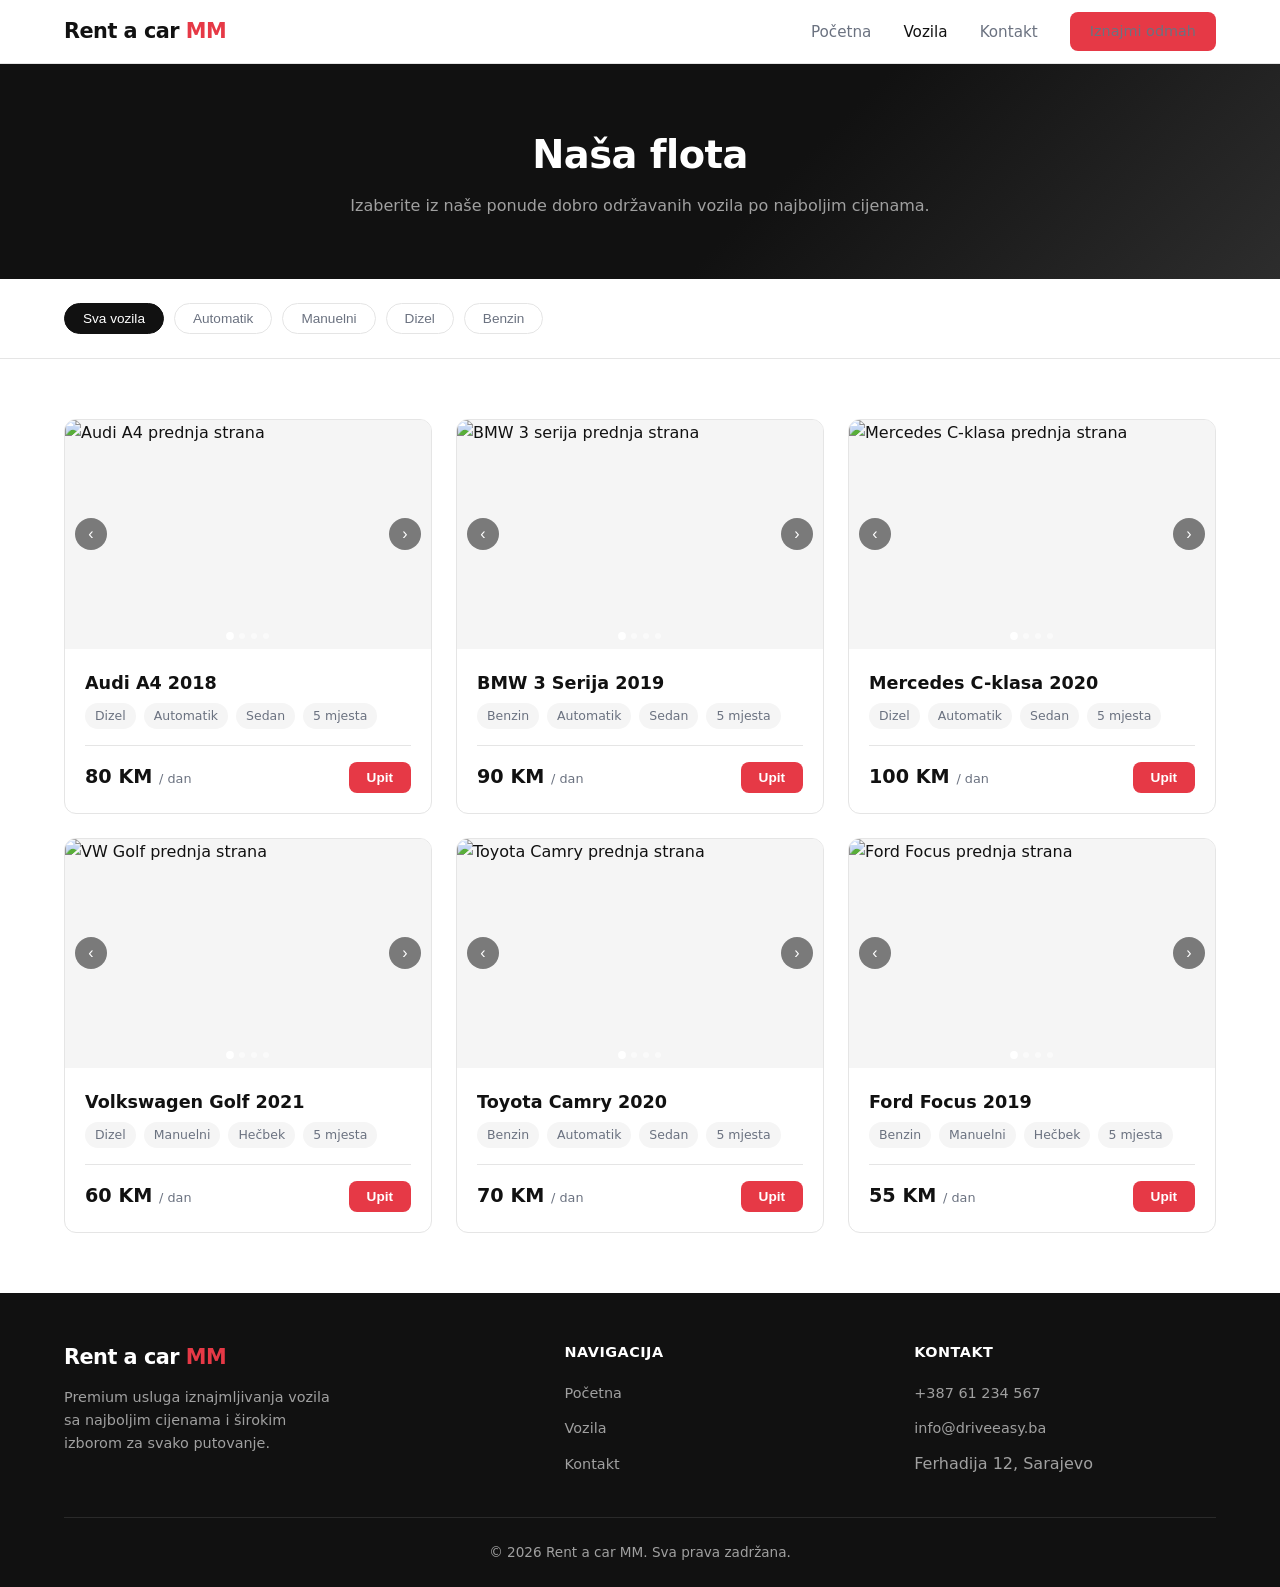
==== cars.html @ 7409d755 "Initial commit" ====
<!DOCTYPE html>
<html lang="sr">
<head>
  <meta charset="UTF-8" />
  <meta name="viewport" content="width=device-width, initial-scale=1.0" />
  <title>Naša vozila — Rent a car MM</title>
  <link rel="stylesheet" href="style.css" />
</head>
<body>

  <!-- ============ NAVBAR ============ -->
  <nav class="navbar">
    <div class="container nav-inner">
      <a href="index.html" class="nav-logo">Rent a car <span>MM</span></a>
      <button class="nav-toggle" id="navToggle" aria-label="Otvori meni">
        <span></span><span></span><span></span>
      </button>
      <ul class="nav-links" id="navLinks">
        <li><a href="index.html">Početna</a></li>
        <li><a href="cars.html" class="active">Vozila</a></li>
        <li><a href="index.html#contact">Kontakt</a></li>
        <li><a href="index.html#contact" class="btn btn-primary">Iznajmi odmah</a></li>
      </ul>
    </div>
  </nav>

  <!-- ============ PAGE HEADER ============ -->
  <section class="page-header">
    <div class="container">
      <h1>Naša flota</h1>
      <p>Izaberite iz naše ponude dobro održavanih vozila po najboljim cijenama.</p>
    </div>
  </section>

  <!-- ============ FILTER BAR ============ -->
  <div class="filter-bar">
    <div class="container filter-inner">
      <button class="filter-btn active" data-filter="all">Sva vozila</button>
      <button class="filter-btn" data-filter="automatic">Automatik</button>
      <button class="filter-btn" data-filter="manual">Manuelni</button>
      <button class="filter-btn" data-filter="diesel">Dizel</button>
      <button class="filter-btn" data-filter="petrol">Benzin</button>
    </div>
  </div>

  <!-- ============ CARS GRID ============ -->
  <section class="cars-section">
    <div class="container">
      <div class="cars-grid" id="carsGrid">

        <!-- Car 1: Audi A4 -->
        <div class="car-card" data-tags="diesel automatic sedan">
          <div class="car-slider" data-slider>
            <img src="https://images.pexels.com/photos/1719647/pexels-photo-1719647.jpeg" alt="Audi A4 prednja strana" class="active" />
            <!-- <img src="https://images.pexels.com/photos/1719647/pexels-photo-1719647.jpeg" alt="Audi A4 unutrašnjost" />
            <img src="https://images.pexels.com/photos/1719647/pexels-photo-1719647.jpeg" alt="Audi A4 bočna strana" />
            <img src="https://images.pexels.com/photos/1719647/pexels-photo-1719647.jpeg" alt="Audi A4 zadnja strana" /> -->
            <button class="slider-btn prev" aria-label="Prethodna">&#8249;</button>
            <button class="slider-btn next" aria-label="Sljedeća">&#8250;</button>
            <div class="slider-dots">
              <button class="slider-dot active" aria-label="Slajd 1"></button>
              <button class="slider-dot" aria-label="Slajd 2"></button>
              <button class="slider-dot" aria-label="Slajd 3"></button>
              <button class="slider-dot" aria-label="Slajd 4"></button>
            </div>
          </div>
          <div class="car-body">
            <h3 class="car-name">Audi A4 2018</h3>
            <div class="car-meta">
              <span class="car-tag">Dizel</span>
              <span class="car-tag">Automatik</span>
              <span class="car-tag">Sedan</span>
              <span class="car-tag">5 mjesta</span>
            </div>
            <div class="car-footer">
              <div class="car-price">80 KM <span>/ dan</span></div>
              <button class="btn btn-primary inquire-btn" data-car="Audi A4 2018">Upit</button>
            </div>
          </div>
        </div>

        <!-- Car 2: BMW 3 Series -->
        <div class="car-card" data-tags="petrol automatic sedan">
          <div class="car-slider" data-slider>
            <img src="https://placehold.co/640x400/0d1b2a/ffffff?text=BMW+3+Series+%E2%80%94+Front" alt="BMW 3 serija prednja strana" class="active" />
            <img src="https://placehold.co/640x400/1b2a3b/ffffff?text=BMW+3+Series+%E2%80%94+Interior" alt="BMW 3 serija unutrašnjost" />
            <img src="https://placehold.co/640x400/263548/ffffff?text=BMW+3+Series+%E2%80%94+Side" alt="BMW 3 serija bočna strana" />
            <img src="https://placehold.co/640x400/304055/ffffff?text=BMW+3+Series+%E2%80%94+Rear" alt="BMW 3 serija zadnja strana" />
            <button class="slider-btn prev" aria-label="Prethodna">&#8249;</button>
            <button class="slider-btn next" aria-label="Sljedeća">&#8250;</button>
            <div class="slider-dots">
              <button class="slider-dot active" aria-label="Slajd 1"></button>
              <button class="slider-dot" aria-label="Slajd 2"></button>
              <button class="slider-dot" aria-label="Slajd 3"></button>
              <button class="slider-dot" aria-label="Slajd 4"></button>
            </div>
          </div>
          <div class="car-body">
            <h3 class="car-name">BMW 3 Serija 2019</h3>
            <div class="car-meta">
              <span class="car-tag">Benzin</span>
              <span class="car-tag">Automatik</span>
              <span class="car-tag">Sedan</span>
              <span class="car-tag">5 mjesta</span>
            </div>
            <div class="car-footer">
              <div class="car-price">90 KM <span>/ dan</span></div>
              <button class="btn btn-primary inquire-btn" data-car="BMW 3 Serija 2019">Upit</button>
            </div>
          </div>
        </div>

        <!-- Car 3: Mercedes C-Class -->
        <div class="car-card" data-tags="diesel automatic sedan">
          <div class="car-slider" data-slider>
            <img src="https://placehold.co/640x400/1a0d0d/ffffff?text=Mercedes+C-Class+%E2%80%94+Front" alt="Mercedes C-klasa prednja strana" class="active" />
            <img src="https://placehold.co/640x400/2a1515/ffffff?text=Mercedes+C-Class+%E2%80%94+Interior" alt="Mercedes C-klasa unutrašnjost" />
            <img src="https://placehold.co/640x400/381a1a/ffffff?text=Mercedes+C-Class+%E2%80%94+Side" alt="Mercedes C-klasa bočna strana" />
            <img src="https://placehold.co/640x400/441f1f/ffffff?text=Mercedes+C-Class+%E2%80%94+Rear" alt="Mercedes C-klasa zadnja strana" />
            <button class="slider-btn prev" aria-label="Prethodna">&#8249;</button>
            <button class="slider-btn next" aria-label="Sljedeća">&#8250;</button>
            <div class="slider-dots">
              <button class="slider-dot active" aria-label="Slajd 1"></button>
              <button class="slider-dot" aria-label="Slajd 2"></button>
              <button class="slider-dot" aria-label="Slajd 3"></button>
              <button class="slider-dot" aria-label="Slajd 4"></button>
            </div>
          </div>
          <div class="car-body">
            <h3 class="car-name">Mercedes C-klasa 2020</h3>
            <div class="car-meta">
              <span class="car-tag">Dizel</span>
              <span class="car-tag">Automatik</span>
              <span class="car-tag">Sedan</span>
              <span class="car-tag">5 mjesta</span>
            </div>
            <div class="car-footer">
              <div class="car-price">100 KM <span>/ dan</span></div>
              <button class="btn btn-primary inquire-btn" data-car="Mercedes C-klasa 2020">Upit</button>
            </div>
          </div>
        </div>

        <!-- Car 4: VW Golf -->
        <div class="car-card" data-tags="diesel manual hatchback">
          <div class="car-slider" data-slider>
            <img src="https://placehold.co/640x400/1a2e1a/ffffff?text=VW+Golf+%E2%80%94+Front" alt="VW Golf prednja strana" class="active" />
            <img src="https://placehold.co/640x400/243624/ffffff?text=VW+Golf+%E2%80%94+Interior" alt="VW Golf unutrašnjost" />
            <img src="https://placehold.co/640x400/2d422d/ffffff?text=VW+Golf+%E2%80%94+Side" alt="VW Golf bočna strana" />
            <img src="https://placehold.co/640x400/354d35/ffffff?text=VW+Golf+%E2%80%94+Rear" alt="VW Golf zadnja strana" />
            <button class="slider-btn prev" aria-label="Prethodna">&#8249;</button>
            <button class="slider-btn next" aria-label="Sljedeća">&#8250;</button>
            <div class="slider-dots">
              <button class="slider-dot active" aria-label="Slajd 1"></button>
              <button class="slider-dot" aria-label="Slajd 2"></button>
              <button class="slider-dot" aria-label="Slajd 3"></button>
              <button class="slider-dot" aria-label="Slajd 4"></button>
            </div>
          </div>
          <div class="car-body">
            <h3 class="car-name">Volkswagen Golf 2021</h3>
            <div class="car-meta">
              <span class="car-tag">Dizel</span>
              <span class="car-tag">Manuelni</span>
              <span class="car-tag">Hečbek</span>
              <span class="car-tag">5 mjesta</span>
            </div>
            <div class="car-footer">
              <div class="car-price">60 KM <span>/ dan</span></div>
              <button class="btn btn-primary inquire-btn" data-car="Volkswagen Golf 2021">Upit</button>
            </div>
          </div>
        </div>

        <!-- Car 5: Toyota Camry -->
        <div class="car-card" data-tags="petrol automatic sedan">
          <div class="car-slider" data-slider>
            <img src="https://placehold.co/640x400/1a1a2e/ffffff?text=Toyota+Camry+%E2%80%94+Front" alt="Toyota Camry prednja strana" class="active" />
            <img src="https://placehold.co/640x400/242436/ffffff?text=Toyota+Camry+%E2%80%94+Interior" alt="Toyota Camry unutrašnjost" />
            <img src="https://placehold.co/640x400/2d2d42/ffffff?text=Toyota+Camry+%E2%80%94+Side" alt="Toyota Camry bočna strana" />
            <img src="https://placehold.co/640x400/35354d/ffffff?text=Toyota+Camry+%E2%80%94+Rear" alt="Toyota Camry zadnja strana" />
            <button class="slider-btn prev" aria-label="Prethodna">&#8249;</button>
            <button class="slider-btn next" aria-label="Sljedeća">&#8250;</button>
            <div class="slider-dots">
              <button class="slider-dot active" aria-label="Slajd 1"></button>
              <button class="slider-dot" aria-label="Slajd 2"></button>
              <button class="slider-dot" aria-label="Slajd 3"></button>
              <button class="slider-dot" aria-label="Slajd 4"></button>
            </div>
          </div>
          <div class="car-body">
            <h3 class="car-name">Toyota Camry 2020</h3>
            <div class="car-meta">
              <span class="car-tag">Benzin</span>
              <span class="car-tag">Automatik</span>
              <span class="car-tag">Sedan</span>
              <span class="car-tag">5 mjesta</span>
            </div>
            <div class="car-footer">
              <div class="car-price">70 KM <span>/ dan</span></div>
              <button class="btn btn-primary inquire-btn" data-car="Toyota Camry 2020">Upit</button>
            </div>
          </div>
        </div>

        <!-- Car 6: Ford Focus -->
        <div class="car-card" data-tags="petrol manual hatchback">
          <div class="car-slider" data-slider>
            <img src="https://placehold.co/640x400/2e1a0d/ffffff?text=Ford+Focus+%E2%80%94+Front" alt="Ford Focus prednja strana" class="active" />
            <img src="https://placehold.co/640x400/3b2415/ffffff?text=Ford+Focus+%E2%80%94+Interior" alt="Ford Focus unutrašnjost" />
            <img src="https://placehold.co/640x400/482d1a/ffffff?text=Ford+Focus+%E2%80%94+Side" alt="Ford Focus bočna strana" />
            <img src="https://placehold.co/640x400/54351f/ffffff?text=Ford+Focus+%E2%80%94+Rear" alt="Ford Focus zadnja strana" />
            <button class="slider-btn prev" aria-label="Prethodna">&#8249;</button>
            <button class="slider-btn next" aria-label="Sljedeća">&#8250;</button>
            <div class="slider-dots">
              <button class="slider-dot active" aria-label="Slajd 1"></button>
              <button class="slider-dot" aria-label="Slajd 2"></button>
              <button class="slider-dot" aria-label="Slajd 3"></button>
              <button class="slider-dot" aria-label="Slajd 4"></button>
            </div>
          </div>
          <div class="car-body">
            <h3 class="car-name">Ford Focus 2019</h3>
            <div class="car-meta">
              <span class="car-tag">Benzin</span>
              <span class="car-tag">Manuelni</span>
              <span class="car-tag">Hečbek</span>
              <span class="car-tag">5 mjesta</span>
            </div>
            <div class="car-footer">
              <div class="car-price">55 KM <span>/ dan</span></div>
              <button class="btn btn-primary inquire-btn" data-car="Ford Focus 2019">Upit</button>
            </div>
          </div>
        </div>

      </div>
    </div>
  </section>

  <!-- ============ FOOTER ============ -->
  <footer class="footer">
    <div class="container">
      <div class="footer-grid">
        <div class="footer-brand">
          <div class="nav-logo">Rent a car <span>MM</span></div>
          <p>Premium usluga iznajmljivanja vozila sa najboljim cijenama i širokim izborom za svako putovanje.</p>
        </div>
        <div class="footer-col">
          <h4>Navigacija</h4>
          <ul>
            <li><a href="index.html">Početna</a></li>
            <li><a href="cars.html">Vozila</a></li>
            <li><a href="index.html#contact">Kontakt</a></li>
          </ul>
        </div>
        <div class="footer-col">
          <h4>Kontakt</h4>
          <ul>
            <li><a href="tel:+38761234567">+387 61 234 567</a></li>
            <li><a href="mailto:info@driveeasy.ba">info@driveeasy.ba</a></li>
            <li>Ferhadija 12, Sarajevo</li>
          </ul>
        </div>
      </div>
      <div class="footer-bottom">
        &copy; 2026 Rent a car MM. Sva prava zadržana.
      </div>
    </div>
  </footer>

  <!-- ============ UPIT MODAL ============ -->
  <div class="modal-overlay" id="inquiryModal" role="dialog" aria-modal="true" aria-labelledby="modalTitle">
    <div class="modal">
      <button class="modal-close" id="modalClose" aria-label="Zatvori">&times;</button>
      <h2 class="modal-title" id="modalTitle">Pošalji upit</h2>
      <p class="modal-car-label">Upit za: <strong id="modalCarName"></strong></p>
      <form id="inquiryForm" novalidate>
        <div class="form-group">
          <label for="inqName">Ime i prezime</label>
          <input type="text" id="inqName" placeholder="npr. Amir Kovač" required />
        </div>
        <div class="form-group">
          <label for="inqEmail">E-mail adresa</label>
          <input type="email" id="inqEmail" placeholder="vas@email.com" required />
        </div>
        <div class="form-group">
          <label for="inqPhone">Telefon <span class="optional">(opciono)</span></label>
          <input type="tel" id="inqPhone" placeholder="+387 61 000 000" />
        </div>
        <div class="form-group">
          <label for="inqMessage">Poruka</label>
          <textarea id="inqMessage" placeholder="Recite nam datume iznajmljivanja, pitanja, itd." required></textarea>
        </div>
        <p class="modal-success" id="modalSuccess">Vaš e-mail klijent će se otvoriti. Hvala vam!</p>
        <button type="submit" class="btn btn-primary modal-submit">Pošalji upit</button>
      </form>
    </div>
  </div>

  <script src="script.js"></script>
</body>
</html>
---- style.css ----
/* =============================================
   BASE & RESET
   ============================================= */
*, *::before, *::after {
  box-sizing: border-box;
  margin: 0;
  padding: 0;
}

:root {
  --color-bg: #ffffff;
  --color-surface: #f5f5f5;
  --color-border: #e5e5e5;
  --color-text: #111111;
  --color-text-muted: #6b7280;
  --color-accent: #e63946;
  --color-accent-dark: #c1121f;
  --color-white: #ffffff;
  --font: 'Segoe UI', system-ui, -apple-system, sans-serif;
  --radius: 8px;
  --shadow: 0 2px 12px rgba(0, 0, 0, 0.08);
  --shadow-hover: 0 8px 24px rgba(0, 0, 0, 0.14);
  --transition: 0.2s ease;
  --max-width: 1200px;
}

html {
  scroll-behavior: smooth;
}

body {
  font-family: var(--font);
  color: var(--color-text);
  background: var(--color-bg);
  line-height: 1.6;
  font-size: 16px;
}

img {
  display: block;
  max-width: 100%;
}

a {
  color: inherit;
  text-decoration: none;
}

ul {
  list-style: none;
}

/* =============================================
   UTILITIES
   ============================================= */
.container {
  max-width: var(--max-width);
  margin: 0 auto;
  padding: 0 24px;
}

.section {
  padding: 80px 0;
}

.section-title {
  font-size: 2rem;
  font-weight: 700;
  margin-bottom: 8px;
  letter-spacing: -0.5px;
}

.section-subtitle {
  color: var(--color-text-muted);
  margin-bottom: 48px;
  font-size: 1.05rem;
}

.btn {
  display: inline-block;
  padding: 12px 28px;
  border-radius: var(--radius);
  font-size: 0.95rem;
  font-weight: 600;
  cursor: pointer;
  border: none;
  transition: background var(--transition), transform var(--transition), box-shadow var(--transition);
}

.btn-primary {
  background: var(--color-accent);
  color: var(--color-white);
}

.btn-primary:hover {
  background: var(--color-accent-dark);
  transform: translateY(-1px);
  box-shadow: 0 4px 16px rgba(230, 57, 70, 0.35);
}

.btn-outline {
  background: transparent;
  color: var(--color-white);
  border: 2px solid var(--color-white);
}

.btn-outline:hover {
  background: var(--color-white);
  color: var(--color-text);
}

/* =============================================
   NAVBAR
   ============================================= */
.navbar {
  position: sticky;
  top: 0;
  z-index: 100;
  background: var(--color-bg);
  border-bottom: 1px solid var(--color-border);
  height: 64px;
  display: flex;
  align-items: center;
}

.nav-inner {
  display: flex;
  align-items: center;
  justify-content: space-between;
  width: 100%;
}

.nav-logo {
  font-size: 1.3rem;
  font-weight: 800;
  letter-spacing: -0.5px;
}

.nav-logo span {
  color: var(--color-accent);
}

.nav-links {
  display: flex;
  gap: 32px;
  align-items: center;
}

.nav-links a {
  font-size: 0.95rem;
  font-weight: 500;
  color: var(--color-text-muted);
  transition: color var(--transition);
}

.nav-links a:hover,
.nav-links a.active {
  color: var(--color-text);
}

.nav-links .btn {
  padding: 8px 20px;
  font-size: 0.9rem;
}

/* Hamburger */
.nav-toggle {
  display: none;
  flex-direction: column;
  gap: 5px;
  cursor: pointer;
  padding: 4px;
  background: none;
  border: none;
}

.nav-toggle span {
  display: block;
  width: 24px;
  height: 2px;
  background: var(--color-text);
  border-radius: 2px;
  transition: transform var(--transition), opacity var(--transition);
}

/* =============================================
   HERO
   ============================================= */
.hero {
  background: linear-gradient(135deg, #111111 60%, #2d2d2d 100%);
  color: var(--color-white);
  padding: 100px 0;
  position: relative;
  overflow: hidden;
}

.hero::before {
  content: '';
  position: absolute;
  inset: 0;
  background: radial-gradient(ellipse at 70% 50%, rgba(230, 57, 70, 0.15) 0%, transparent 60%);
  pointer-events: none;
}

.hero-content {
  max-width: 620px;
  position: relative;
}

.hero-badge {
  display: inline-block;
  background: rgba(230, 57, 70, 0.15);
  color: #ff6b74;
  border: 1px solid rgba(230, 57, 70, 0.3);
  padding: 4px 14px;
  border-radius: 20px;
  font-size: 0.8rem;
  font-weight: 600;
  letter-spacing: 0.5px;
  text-transform: uppercase;
  margin-bottom: 20px;
}

.hero h1 {
  font-size: clamp(2.2rem, 5vw, 3.4rem);
  font-weight: 800;
  line-height: 1.15;
  letter-spacing: -1px;
  margin-bottom: 20px;
}

.hero h1 span {
  color: var(--color-accent);
}

.hero p {
  color: #a0a0a0;
  font-size: 1.1rem;
  margin-bottom: 36px;
  max-width: 480px;
}

.hero-cta {
  display: flex;
  gap: 16px;
  flex-wrap: wrap;
}

.hero-stats {
  display: flex;
  gap: 40px;
  margin-top: 60px;
  padding-top: 40px;
  border-top: 1px solid rgba(255, 255, 255, 0.1);
}

.stat-item strong {
  display: block;
  font-size: 1.8rem;
  font-weight: 800;
  color: var(--color-white);
}

.stat-item span {
  font-size: 0.85rem;
  color: #7a7a7a;
}

/* =============================================
   FEATURED CARS (Home)
   ============================================= */
.featured {
  background: var(--color-bg);
}

.cars-grid {
  display: grid;
  grid-template-columns: repeat(auto-fill, minmax(320px, 1fr));
  gap: 24px;
}

/* =============================================
   CAR CARD
   ============================================= */
.car-card {
  background: var(--color-bg);
  border: 1px solid var(--color-border);
  border-radius: 12px;
  overflow: hidden;
  transition: box-shadow var(--transition), transform var(--transition);
}

.car-card:hover {
  box-shadow: var(--shadow-hover);
  transform: translateY(-4px);
}

/* Image Slider */
.car-slider {
  position: relative;
  aspect-ratio: 16/10;
  overflow: hidden;
  background: var(--color-surface);
}

.car-slider img {
  position: absolute;
  inset: 0;
  width: 100%;
  height: 100%;
  object-fit: cover;
  opacity: 0;
  transition: opacity 0.4s ease;
}

.car-slider img.active {
  opacity: 1;
}

.slider-btn {
  position: absolute;
  top: 50%;
  transform: translateY(-50%);
  background: rgba(0, 0, 0, 0.5);
  color: white;
  border: none;
  width: 32px;
  height: 32px;
  border-radius: 50%;
  cursor: pointer;
  font-size: 1rem;
  display: flex;
  align-items: center;
  justify-content: center;
  z-index: 2;
  transition: background var(--transition);
  line-height: 1;
}

.slider-btn:hover {
  background: rgba(0, 0, 0, 0.8);
}

.slider-btn.prev { left: 10px; }
.slider-btn.next { right: 10px; }

.slider-dots {
  position: absolute;
  bottom: 10px;
  left: 50%;
  transform: translateX(-50%);
  display: flex;
  gap: 6px;
  z-index: 2;
}

.slider-dot {
  width: 6px;
  height: 6px;
  border-radius: 50%;
  background: rgba(255, 255, 255, 0.5);
  cursor: pointer;
  border: none;
  transition: background var(--transition), transform var(--transition);
}

.slider-dot.active {
  background: white;
  transform: scale(1.3);
}

/* Card Body */
.car-body {
  padding: 20px;
}

.car-name {
  font-size: 1.1rem;
  font-weight: 700;
  margin-bottom: 6px;
}

.car-meta {
  display: flex;
  flex-wrap: wrap;
  gap: 8px;
  margin-bottom: 16px;
}

.car-tag {
  background: var(--color-surface);
  color: var(--color-text-muted);
  font-size: 0.78rem;
  font-weight: 500;
  padding: 3px 10px;
  border-radius: 20px;
}

.car-footer {
  display: flex;
  align-items: center;
  justify-content: space-between;
  padding-top: 16px;
  border-top: 1px solid var(--color-border);
}

.car-price {
  font-size: 1.2rem;
  font-weight: 800;
}

.car-price span {
  font-size: 0.8rem;
  font-weight: 400;
  color: var(--color-text-muted);
}

.car-footer .btn {
  padding: 8px 18px;
  font-size: 0.85rem;
}

/* =============================================
   WHY US (Home)
   ============================================= */
.why-us {
  background: var(--color-surface);
}

.features-grid {
  display: grid;
  grid-template-columns: repeat(auto-fill, minmax(220px, 1fr));
  gap: 24px;
}

.feature-card {
  background: var(--color-bg);
  border-radius: 12px;
  padding: 28px 24px;
  border: 1px solid var(--color-border);
}

.feature-icon {
  font-size: 2rem;
  margin-bottom: 14px;
}

.feature-card h3 {
  font-size: 1rem;
  font-weight: 700;
  margin-bottom: 8px;
}

.feature-card p {
  font-size: 0.9rem;
  color: var(--color-text-muted);
  line-height: 1.5;
}

/* =============================================
   CONTACT
   ============================================= */
.contact {
  background: var(--color-bg);
}

.contact-grid {
  display: grid;
  grid-template-columns: 1fr 1.4fr;
  gap: 60px;
  align-items: start;
}

.contact-info h3 {
  font-size: 1.3rem;
  font-weight: 700;
  margin-bottom: 12px;
}

.contact-info p {
  color: var(--color-text-muted);
  margin-bottom: 32px;
  font-size: 0.95rem;
}

.contact-detail {
  display: flex;
  align-items: center;
  gap: 14px;
  padding: 16px 0;
  border-bottom: 1px solid var(--color-border);
}

.contact-detail:first-of-type {
  border-top: 1px solid var(--color-border);
}

.contact-icon {
  width: 40px;
  height: 40px;
  background: var(--color-surface);
  border-radius: 8px;
  display: flex;
  align-items: center;
  justify-content: center;
  font-size: 1.1rem;
  flex-shrink: 0;
}

.contact-detail strong {
  display: block;
  font-size: 0.8rem;
  color: var(--color-text-muted);
  text-transform: uppercase;
  letter-spacing: 0.5px;
  margin-bottom: 2px;
}

.contact-detail a,
.contact-detail span {
  font-size: 0.95rem;
  font-weight: 500;
}

/* Form */
.contact-form {
  background: var(--color-surface);
  padding: 36px;
  border-radius: 12px;
  border: 1px solid var(--color-border);
}

.form-group {
  margin-bottom: 20px;
}

.form-group label {
  display: block;
  font-size: 0.85rem;
  font-weight: 600;
  margin-bottom: 6px;
  color: var(--color-text);
}

.form-group input,
.form-group textarea {
  width: 100%;
  padding: 12px 14px;
  border: 1px solid var(--color-border);
  border-radius: var(--radius);
  font-family: var(--font);
  font-size: 0.95rem;
  background: var(--color-bg);
  color: var(--color-text);
  transition: border-color var(--transition), box-shadow var(--transition);
  outline: none;
}

.form-group input:focus,
.form-group textarea:focus {
  border-color: var(--color-accent);
  box-shadow: 0 0 0 3px rgba(230, 57, 70, 0.1);
}

.form-group textarea {
  resize: vertical;
  min-height: 130px;
}

.form-group input::placeholder,
.form-group textarea::placeholder {
  color: #bbb;
}

.contact-form .btn {
  width: 100%;
  text-align: center;
  padding: 14px;
}

/* =============================================
   PAGE HEADER (Cars page)
   ============================================= */
.page-header {
  background: linear-gradient(135deg, #111111 60%, #2d2d2d 100%);
  color: var(--color-white);
  padding: 60px 0;
  text-align: center;
}

.page-header h1 {
  font-size: 2.4rem;
  font-weight: 800;
  letter-spacing: -0.5px;
  margin-bottom: 8px;
}

.page-header p {
  color: #a0a0a0;
  font-size: 1rem;
}

/* =============================================
   FILTER BAR (Cars page)
   ============================================= */
.filter-bar {
  padding: 24px 0;
  border-bottom: 1px solid var(--color-border);
  background: var(--color-bg);
  position: sticky;
  top: 64px;
  z-index: 50;
}

.filter-inner {
  display: flex;
  gap: 10px;
  flex-wrap: wrap;
}

.filter-btn {
  padding: 7px 18px;
  border-radius: 20px;
  border: 1px solid var(--color-border);
  background: transparent;
  font-size: 0.85rem;
  font-weight: 500;
  cursor: pointer;
  transition: all var(--transition);
  color: var(--color-text-muted);
}

.filter-btn:hover {
  border-color: var(--color-text);
  color: var(--color-text);
}

.filter-btn.active {
  background: var(--color-text);
  color: var(--color-white);
  border-color: var(--color-text);
}

/* =============================================
   CARS LIST PAGE
   ============================================= */
.cars-section {
  padding: 60px 0;
}

/* =============================================
   FOOTER
   ============================================= */
.footer {
  background: #111111;
  color: #a0a0a0;
  padding: 48px 0 24px;
}

.footer-grid {
  display: grid;
  grid-template-columns: 1.5fr 1fr 1fr;
  gap: 48px;
  margin-bottom: 40px;
}

.footer-brand .nav-logo {
  color: var(--color-white);
  margin-bottom: 12px;
}

.footer-brand p {
  font-size: 0.9rem;
  line-height: 1.6;
  max-width: 280px;
}

.footer-col h4 {
  color: var(--color-white);
  font-size: 0.9rem;
  font-weight: 600;
  margin-bottom: 16px;
  text-transform: uppercase;
  letter-spacing: 0.5px;
}

.footer-col ul {
  display: flex;
  flex-direction: column;
  gap: 10px;
}

.footer-col a {
  font-size: 0.9rem;
  transition: color var(--transition);
}

.footer-col a:hover {
  color: var(--color-white);
}

.footer-bottom {
  border-top: 1px solid #2a2a2a;
  padding-top: 24px;
  font-size: 0.85rem;
  text-align: center;
}

/* =============================================
   INQUIRY MODAL
   ============================================= */
.modal-overlay {
  position: fixed;
  inset: 0;
  background: rgba(0, 0, 0, 0.6);
  z-index: 1000;
  display: flex;
  align-items: center;
  justify-content: center;
  padding: 20px;
  opacity: 0;
  pointer-events: none;
  transition: opacity 0.25s ease;
}

.modal-overlay.open {
  opacity: 1;
  pointer-events: auto;
}

.modal {
  background: var(--color-bg);
  border-radius: 12px;
  padding: 36px;
  width: 100%;
  max-width: 480px;
  position: relative;
  transform: translateY(16px);
  transition: transform 0.25s ease;
  max-height: 90vh;
  overflow-y: auto;
}

.modal-overlay.open .modal {
  transform: translateY(0);
}

.modal-close {
  position: absolute;
  top: 16px;
  right: 16px;
  background: none;
  border: none;
  font-size: 1.6rem;
  line-height: 1;
  cursor: pointer;
  color: var(--color-text-muted);
  transition: color var(--transition);
}

.modal-close:hover {
  color: var(--color-text);
}

.modal-title {
  font-size: 1.3rem;
  font-weight: 700;
  margin-bottom: 6px;
}

.modal-car-label {
  color: var(--color-text-muted);
  font-size: 0.9rem;
  margin-bottom: 24px;
}

.modal-car-label strong {
  color: var(--color-accent);
}

.optional {
  color: var(--color-text-muted);
  font-weight: 400;
  font-size: 0.8rem;
}

.modal-success {
  display: none;
  background: #d1fae5;
  color: #065f46;
  border-radius: var(--radius);
  padding: 10px 14px;
  font-size: 0.9rem;
  margin-bottom: 16px;
}

.modal-submit {
  width: 100%;
  text-align: center;
  padding: 14px;
}

/* =============================================
   RESPONSIVE
   ============================================= */
@media (max-width: 768px) {
  .section { padding: 60px 0; }

  /* Nav */
  .nav-toggle { display: flex; }

  .nav-links {
    display: none;
    position: absolute;
    top: 64px;
    left: 0;
    right: 0;
    background: var(--color-bg);
    border-bottom: 1px solid var(--color-border);
    flex-direction: column;
    align-items: flex-start;
    padding: 20px 24px;
    gap: 20px;
  }

  .nav-links.open { display: flex; }

  .nav-links .btn { display: none; }

  /* Hero */
  .hero { padding: 60px 0; }
  .hero-stats { gap: 24px; flex-wrap: wrap; }

  /* Contact */
  .contact-grid { grid-template-columns: 1fr; gap: 40px; }
  .contact-form { padding: 24px; }

  /* Footer */
  .footer-grid { grid-template-columns: 1fr; gap: 32px; }

  /* Filter */
  .filter-bar { position: static; }

  /* Section title */
  .section-title { font-size: 1.6rem; }
}

@media (max-width: 480px) {
  .cars-grid { grid-template-columns: 1fr; }
  .hero h1 { font-size: 2rem; }
  .hero-cta { flex-direction: column; }
  .hero-cta .btn { text-align: center; }
  .modal { padding: 24px; }
}
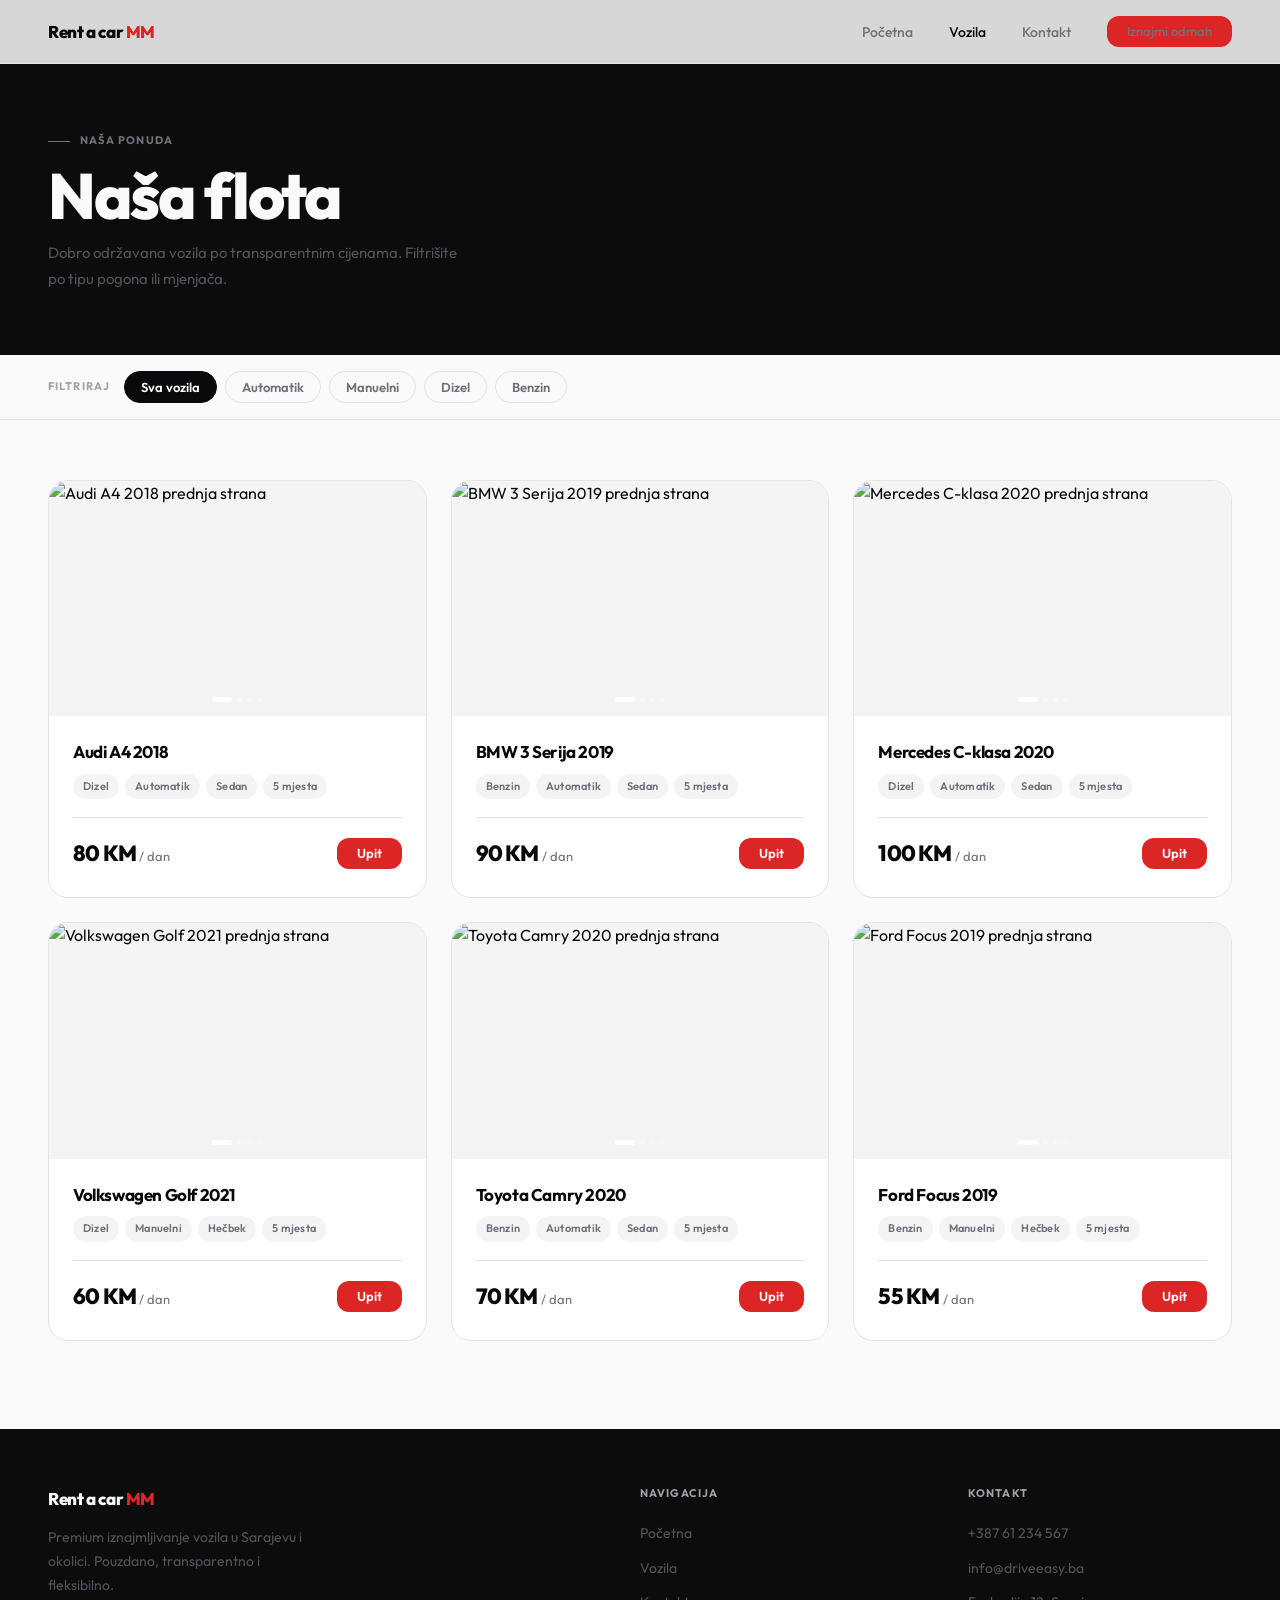
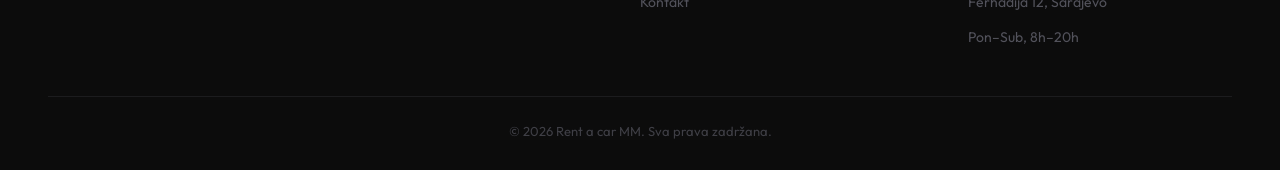
==== commit 3eaaedd5: "Taste skill update" ====
--- a/cars.html
+++ b/cars.html
@@ -3,7 +3,10 @@
 <head>
   <meta charset="UTF-8" />
   <meta name="viewport" content="width=device-width, initial-scale=1.0" />
-  <title>Naša vozila — Rent a car MM</title>
+  <title>Naša flota &mdash; Rent a car MM</title>
+  <link rel="preconnect" href="https://fonts.googleapis.com" />
+  <link rel="preconnect" href="https://fonts.gstatic.com" crossorigin />
+  <link href="https://fonts.googleapis.com/css2?family=Outfit:wght@300;400;500;600;700;800;900&display=swap" rel="stylesheet" />
   <link rel="stylesheet" href="style.css" />
 </head>
 <body>
@@ -27,14 +30,20 @@
   <!-- ============ PAGE HEADER ============ -->
   <section class="page-header">
     <div class="container">
-      <h1>Naša flota</h1>
-      <p>Izaberite iz naše ponude dobro održavanih vozila po najboljim cijenama.</p>
+      <div class="page-header-inner">
+        <div>
+          <span class="eyebrow" style="color: #71717a;">Naša ponuda</span>
+          <h1>Naša flota</h1>
+          <p>Dobro održavana vozila po transparentnim cijenama. Filtrišite po tipu pogona ili mjenjača.</p>
+        </div>
+      </div>
     </div>
   </section>
 
   <!-- ============ FILTER BAR ============ -->
   <div class="filter-bar">
     <div class="container filter-inner">
+      <span class="filter-label">Filtriraj</span>
       <button class="filter-btn active" data-filter="all">Sva vozila</button>
       <button class="filter-btn" data-filter="automatic">Automatik</button>
       <button class="filter-btn" data-filter="manual">Manuelni</button>
@@ -48,13 +57,13 @@
     <div class="container">
       <div class="cars-grid" id="carsGrid">
 
-        <!-- Car 1: Audi A4 -->
-        <div class="car-card" data-tags="diesel automatic sedan">
-          <div class="car-slider" data-slider>
-            <img src="https://images.pexels.com/photos/1719647/pexels-photo-1719647.jpeg" alt="Audi A4 prednja strana" class="active" />
-            <!-- <img src="https://images.pexels.com/photos/1719647/pexels-photo-1719647.jpeg" alt="Audi A4 unutrašnjost" />
-            <img src="https://images.pexels.com/photos/1719647/pexels-photo-1719647.jpeg" alt="Audi A4 bočna strana" />
-            <img src="https://images.pexels.com/photos/1719647/pexels-photo-1719647.jpeg" alt="Audi A4 zadnja strana" /> -->
+        <!-- Audi A4 -->
+        <div class="car-card" data-tags="diesel automatic sedan" data-reveal>
+          <div class="car-slider" data-slider>
+            <img src="https://picsum.photos/seed/audi4a/800/520" alt="Audi A4 2018 prednja strana" class="active" />
+            <img src="https://picsum.photos/seed/audi4b/800/520" alt="Audi A4 unutrašnjost" />
+            <img src="https://picsum.photos/seed/audi4c/800/520" alt="Audi A4 bočna strana" />
+            <img src="https://picsum.photos/seed/audi4d/800/520" alt="Audi A4 zadnja strana" />
             <button class="slider-btn prev" aria-label="Prethodna">&#8249;</button>
             <button class="slider-btn next" aria-label="Sljedeća">&#8250;</button>
             <div class="slider-dots">
@@ -79,13 +88,13 @@
           </div>
         </div>
 
-        <!-- Car 2: BMW 3 Series -->
-        <div class="car-card" data-tags="petrol automatic sedan">
-          <div class="car-slider" data-slider>
-            <img src="https://placehold.co/640x400/0d1b2a/ffffff?text=BMW+3+Series+%E2%80%94+Front" alt="BMW 3 serija prednja strana" class="active" />
-            <img src="https://placehold.co/640x400/1b2a3b/ffffff?text=BMW+3+Series+%E2%80%94+Interior" alt="BMW 3 serija unutrašnjost" />
-            <img src="https://placehold.co/640x400/263548/ffffff?text=BMW+3+Series+%E2%80%94+Side" alt="BMW 3 serija bočna strana" />
-            <img src="https://placehold.co/640x400/304055/ffffff?text=BMW+3+Series+%E2%80%94+Rear" alt="BMW 3 serija zadnja strana" />
+        <!-- BMW 3 Series -->
+        <div class="car-card" data-tags="petrol automatic sedan" data-reveal data-reveal-delay="1">
+          <div class="car-slider" data-slider>
+            <img src="https://picsum.photos/seed/bmw3a/800/520" alt="BMW 3 Serija 2019 prednja strana" class="active" />
+            <img src="https://picsum.photos/seed/bmw3b/800/520" alt="BMW 3 unutrašnjost" />
+            <img src="https://picsum.photos/seed/bmw3c/800/520" alt="BMW 3 bočna strana" />
+            <img src="https://picsum.photos/seed/bmw3d/800/520" alt="BMW 3 zadnja strana" />
             <button class="slider-btn prev" aria-label="Prethodna">&#8249;</button>
             <button class="slider-btn next" aria-label="Sljedeća">&#8250;</button>
             <div class="slider-dots">
@@ -110,13 +119,13 @@
           </div>
         </div>
 
-        <!-- Car 3: Mercedes C-Class -->
-        <div class="car-card" data-tags="diesel automatic sedan">
-          <div class="car-slider" data-slider>
-            <img src="https://placehold.co/640x400/1a0d0d/ffffff?text=Mercedes+C-Class+%E2%80%94+Front" alt="Mercedes C-klasa prednja strana" class="active" />
-            <img src="https://placehold.co/640x400/2a1515/ffffff?text=Mercedes+C-Class+%E2%80%94+Interior" alt="Mercedes C-klasa unutrašnjost" />
-            <img src="https://placehold.co/640x400/381a1a/ffffff?text=Mercedes+C-Class+%E2%80%94+Side" alt="Mercedes C-klasa bočna strana" />
-            <img src="https://placehold.co/640x400/441f1f/ffffff?text=Mercedes+C-Class+%E2%80%94+Rear" alt="Mercedes C-klasa zadnja strana" />
+        <!-- Mercedes C-Class -->
+        <div class="car-card" data-tags="diesel automatic sedan" data-reveal data-reveal-delay="2">
+          <div class="car-slider" data-slider>
+            <img src="https://picsum.photos/seed/mercc20a/800/520" alt="Mercedes C-klasa 2020 prednja strana" class="active" />
+            <img src="https://picsum.photos/seed/mercc20b/800/520" alt="Mercedes C-klasa unutrašnjost" />
+            <img src="https://picsum.photos/seed/mercc20c/800/520" alt="Mercedes C-klasa bočna strana" />
+            <img src="https://picsum.photos/seed/mercc20d/800/520" alt="Mercedes C-klasa zadnja strana" />
             <button class="slider-btn prev" aria-label="Prethodna">&#8249;</button>
             <button class="slider-btn next" aria-label="Sljedeća">&#8250;</button>
             <div class="slider-dots">
@@ -141,13 +150,13 @@
           </div>
         </div>
 
-        <!-- Car 4: VW Golf -->
-        <div class="car-card" data-tags="diesel manual hatchback">
-          <div class="car-slider" data-slider>
-            <img src="https://placehold.co/640x400/1a2e1a/ffffff?text=VW+Golf+%E2%80%94+Front" alt="VW Golf prednja strana" class="active" />
-            <img src="https://placehold.co/640x400/243624/ffffff?text=VW+Golf+%E2%80%94+Interior" alt="VW Golf unutrašnjost" />
-            <img src="https://placehold.co/640x400/2d422d/ffffff?text=VW+Golf+%E2%80%94+Side" alt="VW Golf bočna strana" />
-            <img src="https://placehold.co/640x400/354d35/ffffff?text=VW+Golf+%E2%80%94+Rear" alt="VW Golf zadnja strana" />
+        <!-- VW Golf -->
+        <div class="car-card" data-tags="diesel manual hatchback" data-reveal>
+          <div class="car-slider" data-slider>
+            <img src="https://picsum.photos/seed/golf21a/800/520" alt="Volkswagen Golf 2021 prednja strana" class="active" />
+            <img src="https://picsum.photos/seed/golf21b/800/520" alt="VW Golf unutrašnjost" />
+            <img src="https://picsum.photos/seed/golf21c/800/520" alt="VW Golf bočna strana" />
+            <img src="https://picsum.photos/seed/golf21d/800/520" alt="VW Golf zadnja strana" />
             <button class="slider-btn prev" aria-label="Prethodna">&#8249;</button>
             <button class="slider-btn next" aria-label="Sljedeća">&#8250;</button>
             <div class="slider-dots">
@@ -172,13 +181,13 @@
           </div>
         </div>
 
-        <!-- Car 5: Toyota Camry -->
-        <div class="car-card" data-tags="petrol automatic sedan">
-          <div class="car-slider" data-slider>
-            <img src="https://placehold.co/640x400/1a1a2e/ffffff?text=Toyota+Camry+%E2%80%94+Front" alt="Toyota Camry prednja strana" class="active" />
-            <img src="https://placehold.co/640x400/242436/ffffff?text=Toyota+Camry+%E2%80%94+Interior" alt="Toyota Camry unutrašnjost" />
-            <img src="https://placehold.co/640x400/2d2d42/ffffff?text=Toyota+Camry+%E2%80%94+Side" alt="Toyota Camry bočna strana" />
-            <img src="https://placehold.co/640x400/35354d/ffffff?text=Toyota+Camry+%E2%80%94+Rear" alt="Toyota Camry zadnja strana" />
+        <!-- Toyota Camry -->
+        <div class="car-card" data-tags="petrol automatic sedan" data-reveal data-reveal-delay="1">
+          <div class="car-slider" data-slider>
+            <img src="https://picsum.photos/seed/camry20a/800/520" alt="Toyota Camry 2020 prednja strana" class="active" />
+            <img src="https://picsum.photos/seed/camry20b/800/520" alt="Toyota Camry unutrašnjost" />
+            <img src="https://picsum.photos/seed/camry20c/800/520" alt="Toyota Camry bočna strana" />
+            <img src="https://picsum.photos/seed/camry20d/800/520" alt="Toyota Camry zadnja strana" />
             <button class="slider-btn prev" aria-label="Prethodna">&#8249;</button>
             <button class="slider-btn next" aria-label="Sljedeća">&#8250;</button>
             <div class="slider-dots">
@@ -203,13 +212,13 @@
           </div>
         </div>
 
-        <!-- Car 6: Ford Focus -->
-        <div class="car-card" data-tags="petrol manual hatchback">
-          <div class="car-slider" data-slider>
-            <img src="https://placehold.co/640x400/2e1a0d/ffffff?text=Ford+Focus+%E2%80%94+Front" alt="Ford Focus prednja strana" class="active" />
-            <img src="https://placehold.co/640x400/3b2415/ffffff?text=Ford+Focus+%E2%80%94+Interior" alt="Ford Focus unutrašnjost" />
-            <img src="https://placehold.co/640x400/482d1a/ffffff?text=Ford+Focus+%E2%80%94+Side" alt="Ford Focus bočna strana" />
-            <img src="https://placehold.co/640x400/54351f/ffffff?text=Ford+Focus+%E2%80%94+Rear" alt="Ford Focus zadnja strana" />
+        <!-- Ford Focus -->
+        <div class="car-card" data-tags="petrol manual hatchback" data-reveal data-reveal-delay="2">
+          <div class="car-slider" data-slider>
+            <img src="https://picsum.photos/seed/focus19a/800/520" alt="Ford Focus 2019 prednja strana" class="active" />
+            <img src="https://picsum.photos/seed/focus19b/800/520" alt="Ford Focus unutrašnjost" />
+            <img src="https://picsum.photos/seed/focus19c/800/520" alt="Ford Focus bočna strana" />
+            <img src="https://picsum.photos/seed/focus19d/800/520" alt="Ford Focus zadnja strana" />
             <button class="slider-btn prev" aria-label="Prethodna">&#8249;</button>
             <button class="slider-btn next" aria-label="Sljedeća">&#8250;</button>
             <div class="slider-dots">
@@ -234,7 +243,7 @@
           </div>
         </div>
 
-      </div>
+      </div><!-- end #carsGrid -->
     </div>
   </section>
 
@@ -243,8 +252,8 @@
     <div class="container">
       <div class="footer-grid">
         <div class="footer-brand">
-          <div class="nav-logo">Rent a car <span>MM</span></div>
-          <p>Premium usluga iznajmljivanja vozila sa najboljim cijenama i širokim izborom za svako putovanje.</p>
+          <a href="index.html" class="nav-logo">Rent a car <span>MM</span></a>
+          <p>Premium iznajmljivanje vozila u Sarajevu i okolici. Pouzdano, transparentno i fleksibilno.</p>
         </div>
         <div class="footer-col">
           <h4>Navigacija</h4>
@@ -260,6 +269,7 @@
             <li><a href="tel:+38761234567">+387 61 234 567</a></li>
             <li><a href="mailto:info@driveeasy.ba">info@driveeasy.ba</a></li>
             <li>Ferhadija 12, Sarajevo</li>
+            <li>Pon&ndash;Sub, 8h&ndash;20h</li>
           </ul>
         </div>
       </div>
@@ -290,7 +300,7 @@
         </div>
         <div class="form-group">
           <label for="inqMessage">Poruka</label>
-          <textarea id="inqMessage" placeholder="Recite nam datume iznajmljivanja, pitanja, itd." required></textarea>
+          <textarea id="inqMessage" placeholder="Datumi iznajmljivanja, pitanja, itd." required></textarea>
         </div>
         <p class="modal-success" id="modalSuccess">Vaš e-mail klijent će se otvoriti. Hvala vam!</p>
         <button type="submit" class="btn btn-primary modal-submit">Pošalji upit</button>
--- a/style.css
+++ b/style.css
@@ -1,5 +1,50 @@
 /* =============================================
-   BASE & RESET
+   FONTS
+   ============================================= */
+@import url('https://fonts.googleapis.com/css2?family=Outfit:wght@300;400;500;600;700;800;900&display=swap');
+
+/* =============================================
+   CSS CUSTOM PROPERTIES
+   ============================================= */
+:root {
+  --font: 'Outfit', system-ui, -apple-system, sans-serif;
+
+  --bg:        #fafafa;
+  --bg-dark:   #0c0c0c;
+  --surface:   #ffffff;
+  --surface-2: #f4f4f5;
+
+  --text:    #09090b;
+  --muted:   #71717a;
+  --subtle:  #a1a1aa;
+  --inverse: #fafafa;
+
+  --accent:       #dc2626;
+  --accent-dark:  #b91c1c;
+  --accent-alpha: rgba(220, 38, 38, 0.1);
+
+  --border:      #e4e4e7;
+  --border-hard: #d4d4d8;
+  --border-dark: rgba(255, 255, 255, 0.08);
+
+  --r-sm: 6px;
+  --r:    12px;
+  --r-lg: 20px;
+  --r-xl: 28px;
+
+  --shadow-sm: 0 1px 3px rgba(0, 0, 0, 0.06), 0 1px 2px rgba(0, 0, 0, 0.04);
+  --shadow:    0 4px 20px -4px rgba(0, 0, 0, 0.08), 0 2px 8px -2px rgba(0, 0, 0, 0.04);
+  --shadow-lg: 0 24px 56px -12px rgba(0, 0, 0, 0.14);
+
+  --t:      0.3s cubic-bezier(0.16, 1, 0.3, 1);
+  --t-fast: 0.15s cubic-bezier(0.16, 1, 0.3, 1);
+
+  --max-w: 1280px;
+  --nav-h: 64px;
+}
+
+/* =============================================
+   RESET & BASE
    ============================================= */
 *, *::before, *::after {
   box-sizing: border-box;
@@ -7,120 +52,181 @@
   padding: 0;
 }
 
-:root {
-  --color-bg: #ffffff;
-  --color-surface: #f5f5f5;
-  --color-border: #e5e5e5;
-  --color-text: #111111;
-  --color-text-muted: #6b7280;
-  --color-accent: #e63946;
-  --color-accent-dark: #c1121f;
-  --color-white: #ffffff;
-  --font: 'Segoe UI', system-ui, -apple-system, sans-serif;
-  --radius: 8px;
-  --shadow: 0 2px 12px rgba(0, 0, 0, 0.08);
-  --shadow-hover: 0 8px 24px rgba(0, 0, 0, 0.14);
-  --transition: 0.2s ease;
-  --max-width: 1200px;
-}
-
-html {
-  scroll-behavior: smooth;
-}
+html { scroll-behavior: smooth; }
 
 body {
   font-family: var(--font);
-  color: var(--color-text);
-  background: var(--color-bg);
+  font-size: 16px;
   line-height: 1.6;
-  font-size: 16px;
-}
-
-img {
-  display: block;
-  max-width: 100%;
-}
-
-a {
-  color: inherit;
-  text-decoration: none;
-}
-
-ul {
-  list-style: none;
-}
-
-/* =============================================
-   UTILITIES
+  color: var(--text);
+  background: var(--bg);
+  -webkit-font-smoothing: antialiased;
+  -moz-osx-font-smoothing: grayscale;
+}
+
+img { display: block; max-width: 100%; }
+a { color: inherit; text-decoration: none; }
+ul { list-style: none; }
+button { cursor: pointer; border: none; background: none; font-family: inherit; }
+input, textarea, select { font-family: inherit; }
+
+/* =============================================
+   SCROLL REVEAL
+   ============================================= */
+[data-reveal] {
+  opacity: 0;
+  transform: translateY(28px);
+  transition:
+    opacity  0.65s cubic-bezier(0.16, 1, 0.3, 1),
+    transform 0.65s cubic-bezier(0.16, 1, 0.3, 1);
+}
+
+[data-reveal].revealed {
+  opacity: 1;
+  transform: translateY(0);
+}
+
+[data-reveal-delay="1"] { transition-delay: 0.08s; }
+[data-reveal-delay="2"] { transition-delay: 0.16s; }
+[data-reveal-delay="3"] { transition-delay: 0.24s; }
+[data-reveal-delay="4"] { transition-delay: 0.32s; }
+[data-reveal-delay="5"] { transition-delay: 0.40s; }
+
+/* =============================================
+   LAYOUT
    ============================================= */
 .container {
-  max-width: var(--max-width);
+  max-width: var(--max-w);
   margin: 0 auto;
-  padding: 0 24px;
-}
-
-.section {
-  padding: 80px 0;
-}
-
-.section-title {
-  font-size: 2rem;
+  padding: 0 48px;
+}
+
+.section { padding: 96px 0; }
+
+#contact,
+#vozila,
+#o-nama {
+  scroll-margin-top: var(--nav-h);
+}
+
+/* =============================================
+   EYEBROW
+   ============================================= */
+.eyebrow {
+  display: inline-flex;
+  align-items: center;
+  gap: 10px;
+  font-size: 11px;
   font-weight: 700;
-  margin-bottom: 8px;
-  letter-spacing: -0.5px;
-}
-
-.section-subtitle {
-  color: var(--color-text-muted);
-  margin-bottom: 48px;
-  font-size: 1.05rem;
-}
-
+  letter-spacing: 0.11em;
+  text-transform: uppercase;
+  color: var(--accent);
+  margin-bottom: 14px;
+}
+
+.eyebrow::before {
+  content: '';
+  width: 22px;
+  height: 1.5px;
+  background: currentColor;
+  flex-shrink: 0;
+}
+
+/* =============================================
+   BUTTONS
+   ============================================= */
 .btn {
-  display: inline-block;
-  padding: 12px 28px;
-  border-radius: var(--radius);
-  font-size: 0.95rem;
+  display: inline-flex;
+  align-items: center;
+  gap: 8px;
+  padding: 13px 26px;
+  border-radius: var(--r);
+  font-size: 14px;
   font-weight: 600;
+  line-height: 1;
   cursor: pointer;
   border: none;
-  transition: background var(--transition), transform var(--transition), box-shadow var(--transition);
-}
+  white-space: nowrap;
+  transition:
+    background  var(--t-fast),
+    color       var(--t-fast),
+    border-color var(--t-fast),
+    transform   var(--t-fast),
+    box-shadow  var(--t-fast);
+}
+
+.btn:active { transform: translateY(1px) scale(0.99); }
 
 .btn-primary {
-  background: var(--color-accent);
-  color: var(--color-white);
+  background: var(--accent);
+  color: #fff;
 }
 
 .btn-primary:hover {
-  background: var(--color-accent-dark);
+  background: var(--accent-dark);
   transform: translateY(-1px);
-  box-shadow: 0 4px 16px rgba(230, 57, 70, 0.35);
+}
+
+.btn-dark {
+  background: var(--text);
+  color: #fff;
+}
+
+.btn-dark:hover {
+  background: #27272a;
+  transform: translateY(-1px);
 }
 
 .btn-outline {
   background: transparent;
-  color: var(--color-white);
-  border: 2px solid var(--color-white);
+  color: var(--text);
+  border: 1.5px solid var(--border-hard);
 }
 
 .btn-outline:hover {
-  background: var(--color-white);
-  color: var(--color-text);
+  background: var(--text);
+  color: #fff;
+  border-color: var(--text);
+  transform: translateY(-1px);
+}
+
+.btn-ghost {
+  background: rgba(255, 255, 255, 0.08);
+  color: #fff;
+  border: 1.5px solid rgba(255, 255, 255, 0.18);
+}
+
+.btn-ghost:hover {
+  background: rgba(255, 255, 255, 0.16);
+  border-color: rgba(255, 255, 255, 0.32);
+}
+
+.btn-sm {
+  padding: 9px 18px;
+  font-size: 13px;
+}
+
+.btn-block {
+  width: 100%;
+  justify-content: center;
 }
 
 /* =============================================
    NAVBAR
    ============================================= */
 .navbar {
-  position: sticky;
+  position: fixed;
   top: 0;
+  left: 0;
+  right: 0;
   z-index: 100;
-  background: var(--color-bg);
-  border-bottom: 1px solid var(--color-border);
-  height: 64px;
-  display: flex;
-  align-items: center;
+  height: var(--nav-h);
+  display: flex;
+  align-items: center;
+  background: rgba(250, 250, 250, 0.86);
+  backdrop-filter: blur(16px) saturate(1.8);
+  -webkit-backdrop-filter: blur(16px) saturate(1.8);
+  border-bottom: 1px solid var(--border);
 }
 
 .nav-inner {
@@ -131,36 +237,33 @@
 }
 
 .nav-logo {
-  font-size: 1.3rem;
+  font-size: 17px;
   font-weight: 800;
   letter-spacing: -0.5px;
-}
-
-.nav-logo span {
-  color: var(--color-accent);
-}
+  color: var(--text);
+}
+
+.nav-logo span { color: var(--accent); }
 
 .nav-links {
   display: flex;
-  gap: 32px;
-  align-items: center;
+  align-items: center;
+  gap: 36px;
 }
 
 .nav-links a {
-  font-size: 0.95rem;
+  font-size: 14px;
   font-weight: 500;
-  color: var(--color-text-muted);
-  transition: color var(--transition);
+  color: var(--muted);
+  transition: color var(--t-fast);
 }
 
 .nav-links a:hover,
-.nav-links a.active {
-  color: var(--color-text);
-}
+.nav-links a.active { color: var(--text); }
 
 .nav-links .btn {
-  padding: 8px 20px;
-  font-size: 0.9rem;
+  padding: 9px 20px;
+  font-size: 13px;
 }
 
 /* Hamburger */
@@ -168,139 +271,255 @@
   display: none;
   flex-direction: column;
   gap: 5px;
-  cursor: pointer;
-  padding: 4px;
+  padding: 6px;
   background: none;
   border: none;
+  cursor: pointer;
 }
 
 .nav-toggle span {
   display: block;
-  width: 24px;
+  width: 22px;
   height: 2px;
-  background: var(--color-text);
+  background: var(--text);
   border-radius: 2px;
-  transition: transform var(--transition), opacity var(--transition);
-}
-
-/* =============================================
-   HERO
+  transition: transform var(--t), opacity var(--t);
+}
+
+/* =============================================
+   HERO — SPLIT SCREEN
    ============================================= */
 .hero {
-  background: linear-gradient(135deg, #111111 60%, #2d2d2d 100%);
-  color: var(--color-white);
-  padding: 100px 0;
+  min-height: 100dvh;
+  background: var(--bg-dark);
+  display: grid;
+  grid-template-columns: 1fr 1fr;
   position: relative;
   overflow: hidden;
 }
 
-.hero::before {
+.hero-left {
+  display: flex;
+  align-items: center;
+  padding-top: calc(var(--nav-h) + 48px);
+  padding-bottom: 80px;
+  padding-right: 56px;
+  padding-left: max(24px, calc((100vw - var(--max-w)) / 2 + 48px));
+}
+
+.hero-content { max-width: 520px; }
+
+.hero-eyebrow {
+  display: inline-flex;
+  align-items: center;
+  gap: 10px;
+  font-size: 11px;
+  font-weight: 700;
+  letter-spacing: 0.12em;
+  text-transform: uppercase;
+  color: var(--accent);
+  margin-bottom: 28px;
+}
+
+.hero-eyebrow::before {
   content: '';
+  width: 28px;
+  height: 1.5px;
+  background: var(--accent);
+}
+
+.hero h1 {
+  font-size: clamp(40px, 4.4vw, 70px);
+  font-weight: 800;
+  line-height: 1.02;
+  letter-spacing: -2.5px;
+  color: var(--inverse);
+  margin-bottom: 24px;
+}
+
+.hero h1 em {
+  font-style: normal;
+  color: var(--accent);
+}
+
+.hero-desc {
+  font-size: 16px;
+  color: #a1a1aa;
+  line-height: 1.75;
+  max-width: 460px;
+  margin-bottom: 40px;
+}
+
+.hero-actions {
+  display: flex;
+  align-items: center;
+  gap: 14px;
+  flex-wrap: wrap;
+  margin-bottom: 64px;
+}
+
+.hero-stats {
+  display: flex;
+  align-items: flex-start;
+  padding-top: 40px;
+  border-top: 1px solid rgba(255, 255, 255, 0.08);
+}
+
+.stat-item {
+  flex: 1;
+}
+
+.stat-item + .stat-item {
+  padding-left: 28px;
+  margin-left: 28px;
+  border-left: 1px solid rgba(255, 255, 255, 0.08);
+}
+
+.stat-item strong {
+  display: block;
+  font-size: 28px;
+  font-weight: 800;
+  letter-spacing: -1px;
+  color: var(--inverse);
+  line-height: 1.1;
+  margin-bottom: 4px;
+}
+
+.stat-item span {
+  font-size: 12px;
+  color: #52525b;
+  font-weight: 500;
+}
+
+/* Hero right image panel */
+.hero-right {
+  position: relative;
+  overflow: hidden;
+}
+
+.hero-right img {
+  width: 100%;
+  height: 100%;
+  object-fit: cover;
+  object-position: center;
+}
+
+.hero-right-overlay {
   position: absolute;
   inset: 0;
-  background: radial-gradient(ellipse at 70% 50%, rgba(230, 57, 70, 0.15) 0%, transparent 60%);
+  background: linear-gradient(
+    to right,
+    var(--bg-dark) 0%,
+    rgba(12, 12, 12, 0.25) 45%,
+    transparent 100%
+  );
   pointer-events: none;
 }
 
-.hero-content {
-  max-width: 620px;
-  position: relative;
-}
-
+/* Floating price badge — liquid glass */
 .hero-badge {
-  display: inline-block;
-  background: rgba(230, 57, 70, 0.15);
-  color: #ff6b74;
-  border: 1px solid rgba(230, 57, 70, 0.3);
-  padding: 4px 14px;
-  border-radius: 20px;
-  font-size: 0.8rem;
-  font-weight: 600;
-  letter-spacing: 0.5px;
+  position: absolute;
+  bottom: 48px;
+  left: 40px;
+  background: rgba(255, 255, 255, 0.06);
+  backdrop-filter: blur(16px) saturate(1.5);
+  -webkit-backdrop-filter: blur(16px) saturate(1.5);
+  border: 1px solid rgba(255, 255, 255, 0.12);
+  border-radius: var(--r-lg);
+  padding: 18px 26px;
+  box-shadow:
+    inset 0 1px 0 rgba(255, 255, 255, 0.1),
+    0 8px 32px rgba(0, 0, 0, 0.3);
+}
+
+.badge-from {
+  font-size: 11px;
+  font-weight: 700;
+  letter-spacing: 0.09em;
   text-transform: uppercase;
-  margin-bottom: 20px;
-}
-
-.hero h1 {
-  font-size: clamp(2.2rem, 5vw, 3.4rem);
+  color: rgba(255, 255, 255, 0.45);
+  display: block;
+  margin-bottom: 2px;
+}
+
+.badge-price {
+  font-size: 32px;
   font-weight: 800;
-  line-height: 1.15;
   letter-spacing: -1px;
-  margin-bottom: 20px;
-}
-
-.hero h1 span {
-  color: var(--color-accent);
-}
-
-.hero p {
-  color: #a0a0a0;
-  font-size: 1.1rem;
-  margin-bottom: 36px;
-  max-width: 480px;
-}
-
-.hero-cta {
-  display: flex;
-  gap: 16px;
-  flex-wrap: wrap;
-}
-
-.hero-stats {
-  display: flex;
-  gap: 40px;
-  margin-top: 60px;
-  padding-top: 40px;
-  border-top: 1px solid rgba(255, 255, 255, 0.1);
-}
-
-.stat-item strong {
+  color: #fff;
   display: block;
-  font-size: 1.8rem;
+  line-height: 1;
+}
+
+.badge-per {
+  font-size: 13px;
+  color: rgba(255, 255, 255, 0.4);
+  font-weight: 500;
+}
+
+/* =============================================
+   SECTION HEAD
+   ============================================= */
+.section-head {
+  display: flex;
+  align-items: flex-end;
+  justify-content: space-between;
+  gap: 24px;
+  margin-bottom: 48px;
+}
+
+.section-head-left h2 {
+  font-size: clamp(28px, 3vw, 44px);
   font-weight: 800;
-  color: var(--color-white);
-}
-
-.stat-item span {
-  font-size: 0.85rem;
-  color: #7a7a7a;
-}
-
-/* =============================================
-   FEATURED CARS (Home)
-   ============================================= */
-.featured {
-  background: var(--color-bg);
-}
-
-.cars-grid {
+  letter-spacing: -1.5px;
+  line-height: 1.05;
+  margin-top: 8px;
+}
+
+/* =============================================
+   FEATURED CARS (Home) — ASYMMETRIC GRID
+   ============================================= */
+.featured { background: var(--bg); }
+
+.featured-grid {
   display: grid;
-  grid-template-columns: repeat(auto-fill, minmax(320px, 1fr));
-  gap: 24px;
+  grid-template-columns: 5fr 4fr;
+  gap: 20px;
+}
+
+.side-cards {
+  display: flex;
+  flex-direction: column;
+  gap: 20px;
 }
 
 /* =============================================
    CAR CARD
    ============================================= */
 .car-card {
-  background: var(--color-bg);
-  border: 1px solid var(--color-border);
-  border-radius: 12px;
+  background: var(--surface);
+  border: 1px solid var(--border);
+  border-radius: var(--r-lg);
   overflow: hidden;
-  transition: box-shadow var(--transition), transform var(--transition);
+  transition: box-shadow var(--t), transform var(--t);
 }
 
 .car-card:hover {
-  box-shadow: var(--shadow-hover);
-  transform: translateY(-4px);
-}
-
-/* Image Slider */
+  box-shadow: var(--shadow-lg);
+  transform: translateY(-3px);
+}
+
+/* Slider wrapper */
 .car-slider {
   position: relative;
-  aspect-ratio: 16/10;
+  aspect-ratio: 16 / 10;
   overflow: hidden;
-  background: var(--color-surface);
+  background: var(--surface-2);
+}
+
+/* Featured card gets a taller image */
+.featured-card .car-slider {
+  aspect-ratio: 4 / 3;
 }
 
 .car-slider img {
@@ -310,545 +529,679 @@
   height: 100%;
   object-fit: cover;
   opacity: 0;
-  transition: opacity 0.4s ease;
-}
-
-.car-slider img.active {
-  opacity: 1;
-}
-
+  transition: opacity 0.5s cubic-bezier(0.16, 1, 0.3, 1);
+}
+
+.car-slider img.active { opacity: 1; }
+
+/* Slider buttons */
 .slider-btn {
   position: absolute;
   top: 50%;
   transform: translateY(-50%);
-  background: rgba(0, 0, 0, 0.5);
-  color: white;
+  width: 36px;
+  height: 36px;
+  border-radius: 50%;
+  background: rgba(9, 9, 11, 0.48);
+  backdrop-filter: blur(8px);
+  -webkit-backdrop-filter: blur(8px);
+  border: 1px solid rgba(255, 255, 255, 0.12);
+  box-shadow: inset 0 1px 0 rgba(255, 255, 255, 0.08);
+  color: #fff;
+  font-size: 20px;
+  display: flex;
+  align-items: center;
+  justify-content: center;
+  cursor: pointer;
+  z-index: 2;
+  opacity: 0;
+  transition:
+    opacity     var(--t-fast),
+    background  var(--t-fast),
+    transform   var(--t-fast);
+  line-height: 1;
+}
+
+.car-slider:hover .slider-btn { opacity: 1; }
+.slider-btn:hover { background: rgba(9, 9, 11, 0.72); }
+.slider-btn:active { transform: translateY(-50%) scale(0.93); }
+
+.slider-btn.prev { left: 12px; }
+.slider-btn.next { right: 12px; }
+
+/* Slider dots — pill style */
+.slider-dots {
+  position: absolute;
+  bottom: 14px;
+  left: 50%;
+  transform: translateX(-50%);
+  display: flex;
+  gap: 5px;
+  z-index: 2;
+}
+
+.slider-dot {
+  width: 5px;
+  height: 5px;
+  border-radius: 50%;
+  background: rgba(255, 255, 255, 0.38);
+  cursor: pointer;
   border: none;
+  padding: 0;
+  transition:
+    background      var(--t-fast),
+    width           var(--t-fast),
+    border-radius   var(--t-fast);
+}
+
+.slider-dot.active {
+  background: #fff;
+  width: 20px;
+  border-radius: 3px;
+}
+
+/* Card body */
+.car-body { padding: 22px 24px 26px; }
+
+.car-name {
+  font-size: 17px;
+  font-weight: 700;
+  letter-spacing: -0.4px;
+  margin-bottom: 8px;
+}
+
+.car-meta {
+  display: flex;
+  flex-wrap: wrap;
+  gap: 6px;
+  margin-bottom: 18px;
+}
+
+.car-tag {
+  background: var(--surface-2);
+  color: var(--muted);
+  font-size: 11px;
+  font-weight: 600;
+  padding: 4px 10px;
+  border-radius: 100px;
+  letter-spacing: 0.02em;
+}
+
+.car-footer {
+  display: flex;
+  align-items: center;
+  justify-content: space-between;
+  padding-top: 18px;
+  border-top: 1px solid var(--border);
+}
+
+.car-price {
+  font-size: 22px;
+  font-weight: 800;
+  letter-spacing: -0.8px;
+}
+
+.car-price span {
+  font-size: 13px;
+  font-weight: 400;
+  color: var(--muted);
+  letter-spacing: 0;
+}
+
+.car-footer .btn {
+  padding: 9px 20px;
+  font-size: 13px;
+}
+
+/* =============================================
+   WHY US — 2-COLUMN LAYOUT
+   ============================================= */
+.why-us {
+  background: var(--surface-2);
+  border-top: 1px solid var(--border);
+  border-bottom: 1px solid var(--border);
+}
+
+.why-us-inner {
+  display: grid;
+  grid-template-columns: 5fr 7fr;
+  gap: 96px;
+  align-items: start;
+}
+
+.why-us-left h2 {
+  font-size: clamp(30px, 3vw, 50px);
+  font-weight: 800;
+  letter-spacing: -1.5px;
+  line-height: 1.04;
+  margin-bottom: 20px;
+  margin-top: 12px;
+}
+
+.why-us-left > p {
+  font-size: 15px;
+  color: var(--muted);
+  line-height: 1.75;
+  max-width: 340px;
+  margin-bottom: 36px;
+}
+
+/* Feature list */
+.feature-list {
+  display: flex;
+  flex-direction: column;
+}
+
+.feature-item {
+  display: flex;
+  align-items: flex-start;
+  gap: 20px;
+  padding: 28px 0;
+  border-top: 1px solid var(--border);
+}
+
+.feature-item:last-child {
+  border-bottom: 1px solid var(--border);
+}
+
+.feature-icon {
+  width: 44px;
+  height: 44px;
+  border-radius: var(--r-sm);
+  background: var(--surface);
+  border: 1px solid var(--border);
+  display: flex;
+  align-items: center;
+  justify-content: center;
+  flex-shrink: 0;
+  color: var(--text);
+}
+
+.feature-icon svg { width: 20px; height: 20px; }
+
+.feature-text h4 {
+  font-size: 15px;
+  font-weight: 700;
+  letter-spacing: -0.2px;
+  margin-bottom: 4px;
+}
+
+.feature-text p {
+  font-size: 13px;
+  color: var(--muted);
+  line-height: 1.6;
+}
+
+/* =============================================
+   CONTACT
+   ============================================= */
+.contact { background: var(--bg); }
+
+.contact-grid {
+  display: grid;
+  grid-template-columns: 2fr 3fr;
+  gap: 80px;
+  align-items: start;
+}
+
+.contact-info h2 {
+  font-size: clamp(28px, 3vw, 42px);
+  font-weight: 800;
+  letter-spacing: -1.5px;
+  line-height: 1.05;
+  margin-bottom: 16px;
+  margin-top: 12px;
+}
+
+.contact-info > p {
+  font-size: 15px;
+  color: var(--muted);
+  line-height: 1.75;
+  margin-bottom: 40px;
+}
+
+.contact-details { display: flex; flex-direction: column; }
+
+.contact-detail {
+  display: flex;
+  align-items: center;
+  gap: 16px;
+  padding: 18px 0;
+  border-top: 1px solid var(--border);
+}
+
+.contact-detail:last-child { border-bottom: 1px solid var(--border); }
+
+.contact-icon {
+  width: 40px;
+  height: 40px;
+  border-radius: var(--r-sm);
+  background: var(--surface-2);
+  border: 1px solid var(--border);
+  display: flex;
+  align-items: center;
+  justify-content: center;
+  flex-shrink: 0;
+  color: var(--text);
+}
+
+.contact-icon svg { width: 18px; height: 18px; }
+
+.contact-detail-text strong {
+  display: block;
+  font-size: 11px;
+  font-weight: 700;
+  letter-spacing: 0.09em;
+  text-transform: uppercase;
+  color: var(--subtle);
+  margin-bottom: 3px;
+}
+
+.contact-detail-text a,
+.contact-detail-text span {
+  font-size: 14px;
+  font-weight: 500;
+  color: var(--text);
+  transition: color var(--t-fast);
+}
+
+.contact-detail-text a:hover { color: var(--accent); }
+
+/* Contact form */
+.contact-form-wrap {
+  background: var(--surface);
+  border: 1px solid var(--border);
+  border-radius: var(--r-xl);
+  padding: 40px;
+  box-shadow: var(--shadow);
+}
+
+.form-group { margin-bottom: 22px; }
+
+.form-group label {
+  display: block;
+  font-size: 13px;
+  font-weight: 600;
+  margin-bottom: 8px;
+  color: var(--text);
+}
+
+.form-group input,
+.form-group textarea {
+  width: 100%;
+  padding: 12px 16px;
+  border: 1.5px solid var(--border);
+  border-radius: var(--r);
+  font-size: 14px;
+  background: var(--bg);
+  color: var(--text);
+  outline: none;
+  transition: border-color var(--t-fast), box-shadow var(--t-fast);
+}
+
+.form-group input:focus,
+.form-group textarea:focus {
+  border-color: var(--accent);
+  box-shadow: 0 0 0 3px rgba(220, 38, 38, 0.1);
+}
+
+.form-group input::placeholder,
+.form-group textarea::placeholder { color: var(--subtle); }
+
+.form-group textarea {
+  resize: vertical;
+  min-height: 120px;
+}
+
+.contact-form-wrap .btn {
+  width: 100%;
+  justify-content: center;
+  padding: 15px;
+}
+
+/* =============================================
+   FOOTER
+   ============================================= */
+.footer {
+  background: var(--bg-dark);
+  color: #52525b;
+  padding: 56px 0 28px;
+}
+
+.footer-grid {
+  display: grid;
+  grid-template-columns: 2fr 1fr 1fr;
+  gap: 64px;
+  margin-bottom: 48px;
+}
+
+.footer-brand .nav-logo {
+  color: var(--inverse);
+  display: block;
+  margin-bottom: 14px;
+}
+
+.footer-brand p {
+  font-size: 14px;
+  line-height: 1.7;
+  max-width: 260px;
+}
+
+.footer-col h4 {
+  font-size: 11px;
+  font-weight: 700;
+  text-transform: uppercase;
+  letter-spacing: 0.1em;
+  color: #a1a1aa;
+  margin-bottom: 20px;
+}
+
+.footer-col ul {
+  display: flex;
+  flex-direction: column;
+  gap: 12px;
+}
+
+.footer-col a,
+.footer-col li {
+  font-size: 14px;
+  transition: color var(--t-fast);
+}
+
+.footer-col a:hover { color: var(--inverse); }
+
+.footer-bottom {
+  border-top: 1px solid #1c1c1e;
+  padding-top: 24px;
+  font-size: 13px;
+  text-align: center;
+  color: #3f3f46;
+}
+
+/* =============================================
+   INQUIRY MODAL
+   ============================================= */
+.modal-overlay {
+  position: fixed;
+  inset: 0;
+  background: rgba(0, 0, 0, 0.48);
+  backdrop-filter: blur(6px);
+  z-index: 1000;
+  display: flex;
+  align-items: center;
+  justify-content: center;
+  padding: 24px;
+  opacity: 0;
+  pointer-events: none;
+  transition: opacity 0.25s ease;
+}
+
+.modal-overlay.open {
+  opacity: 1;
+  pointer-events: auto;
+}
+
+.modal {
+  background: var(--surface);
+  border-radius: var(--r-xl);
+  padding: 40px;
+  width: 100%;
+  max-width: 480px;
+  position: relative;
+  transform: translateY(20px) scale(0.98);
+  transition: transform 0.3s cubic-bezier(0.16, 1, 0.3, 1);
+  max-height: 90dvh;
+  overflow-y: auto;
+  box-shadow: var(--shadow-lg);
+}
+
+.modal-overlay.open .modal {
+  transform: translateY(0) scale(1);
+}
+
+.modal-close {
+  position: absolute;
+  top: 18px;
+  right: 18px;
   width: 32px;
   height: 32px;
   border-radius: 50%;
+  background: var(--surface-2);
+  display: flex;
+  align-items: center;
+  justify-content: center;
+  font-size: 18px;
+  color: var(--muted);
+  border: none;
   cursor: pointer;
-  font-size: 1rem;
-  display: flex;
-  align-items: center;
-  justify-content: center;
-  z-index: 2;
-  transition: background var(--transition);
-  line-height: 1;
-}
-
-.slider-btn:hover {
-  background: rgba(0, 0, 0, 0.8);
-}
-
-.slider-btn.prev { left: 10px; }
-.slider-btn.next { right: 10px; }
-
-.slider-dots {
-  position: absolute;
-  bottom: 10px;
-  left: 50%;
-  transform: translateX(-50%);
-  display: flex;
-  gap: 6px;
-  z-index: 2;
-}
-
-.slider-dot {
-  width: 6px;
-  height: 6px;
-  border-radius: 50%;
-  background: rgba(255, 255, 255, 0.5);
-  cursor: pointer;
-  border: none;
-  transition: background var(--transition), transform var(--transition);
-}
-
-.slider-dot.active {
-  background: white;
-  transform: scale(1.3);
-}
-
-/* Card Body */
-.car-body {
-  padding: 20px;
-}
-
-.car-name {
-  font-size: 1.1rem;
-  font-weight: 700;
-  margin-bottom: 6px;
-}
-
-.car-meta {
-  display: flex;
-  flex-wrap: wrap;
-  gap: 8px;
-  margin-bottom: 16px;
-}
-
-.car-tag {
-  background: var(--color-surface);
-  color: var(--color-text-muted);
-  font-size: 0.78rem;
-  font-weight: 500;
-  padding: 3px 10px;
-  border-radius: 20px;
-}
-
-.car-footer {
-  display: flex;
-  align-items: center;
-  justify-content: space-between;
-  padding-top: 16px;
-  border-top: 1px solid var(--color-border);
-}
-
-.car-price {
-  font-size: 1.2rem;
-  font-weight: 800;
-}
-
-.car-price span {
-  font-size: 0.8rem;
-  font-weight: 400;
-  color: var(--color-text-muted);
-}
-
-.car-footer .btn {
-  padding: 8px 18px;
-  font-size: 0.85rem;
-}
-
-/* =============================================
-   WHY US (Home)
-   ============================================= */
-.why-us {
-  background: var(--color-surface);
-}
-
-.features-grid {
-  display: grid;
-  grid-template-columns: repeat(auto-fill, minmax(220px, 1fr));
-  gap: 24px;
-}
-
-.feature-card {
-  background: var(--color-bg);
-  border-radius: 12px;
-  padding: 28px 24px;
-  border: 1px solid var(--color-border);
-}
-
-.feature-icon {
-  font-size: 2rem;
-  margin-bottom: 14px;
-}
-
-.feature-card h3 {
-  font-size: 1rem;
-  font-weight: 700;
-  margin-bottom: 8px;
-}
-
-.feature-card p {
-  font-size: 0.9rem;
-  color: var(--color-text-muted);
-  line-height: 1.5;
-}
-
-/* =============================================
-   CONTACT
-   ============================================= */
-.contact {
-  background: var(--color-bg);
-}
-
-.contact-grid {
-  display: grid;
-  grid-template-columns: 1fr 1.4fr;
-  gap: 60px;
-  align-items: start;
-}
-
-.contact-info h3 {
-  font-size: 1.3rem;
-  font-weight: 700;
-  margin-bottom: 12px;
-}
-
-.contact-info p {
-  color: var(--color-text-muted);
-  margin-bottom: 32px;
-  font-size: 0.95rem;
-}
-
-.contact-detail {
-  display: flex;
-  align-items: center;
-  gap: 14px;
-  padding: 16px 0;
-  border-bottom: 1px solid var(--color-border);
-}
-
-.contact-detail:first-of-type {
-  border-top: 1px solid var(--color-border);
-}
-
-.contact-icon {
-  width: 40px;
-  height: 40px;
-  background: var(--color-surface);
-  border-radius: 8px;
-  display: flex;
-  align-items: center;
-  justify-content: center;
-  font-size: 1.1rem;
-  flex-shrink: 0;
-}
-
-.contact-detail strong {
-  display: block;
-  font-size: 0.8rem;
-  color: var(--color-text-muted);
-  text-transform: uppercase;
-  letter-spacing: 0.5px;
-  margin-bottom: 2px;
-}
-
-.contact-detail a,
-.contact-detail span {
-  font-size: 0.95rem;
-  font-weight: 500;
-}
-
-/* Form */
-.contact-form {
-  background: var(--color-surface);
-  padding: 36px;
-  border-radius: 12px;
-  border: 1px solid var(--color-border);
-}
-
-.form-group {
-  margin-bottom: 20px;
-}
-
-.form-group label {
-  display: block;
-  font-size: 0.85rem;
-  font-weight: 600;
-  margin-bottom: 6px;
-  color: var(--color-text);
-}
-
-.form-group input,
-.form-group textarea {
-  width: 100%;
-  padding: 12px 14px;
-  border: 1px solid var(--color-border);
-  border-radius: var(--radius);
-  font-family: var(--font);
-  font-size: 0.95rem;
-  background: var(--color-bg);
-  color: var(--color-text);
-  transition: border-color var(--transition), box-shadow var(--transition);
-  outline: none;
-}
-
-.form-group input:focus,
-.form-group textarea:focus {
-  border-color: var(--color-accent);
-  box-shadow: 0 0 0 3px rgba(230, 57, 70, 0.1);
-}
-
-.form-group textarea {
-  resize: vertical;
-  min-height: 130px;
-}
-
-.form-group input::placeholder,
-.form-group textarea::placeholder {
-  color: #bbb;
-}
-
-.contact-form .btn {
-  width: 100%;
-  text-align: center;
-  padding: 14px;
-}
-
-/* =============================================
-   PAGE HEADER (Cars page)
-   ============================================= */
-.page-header {
-  background: linear-gradient(135deg, #111111 60%, #2d2d2d 100%);
-  color: var(--color-white);
-  padding: 60px 0;
-  text-align: center;
-}
-
-.page-header h1 {
-  font-size: 2.4rem;
+  transition: background var(--t-fast), color var(--t-fast);
+}
+
+.modal-close:hover {
+  background: var(--border);
+  color: var(--text);
+}
+
+.modal-title {
+  font-size: 20px;
   font-weight: 800;
   letter-spacing: -0.5px;
-  margin-bottom: 8px;
-}
-
-.page-header p {
-  color: #a0a0a0;
-  font-size: 1rem;
-}
-
-/* =============================================
-   FILTER BAR (Cars page)
-   ============================================= */
-.filter-bar {
-  padding: 24px 0;
-  border-bottom: 1px solid var(--color-border);
-  background: var(--color-bg);
-  position: sticky;
-  top: 64px;
-  z-index: 50;
-}
-
-.filter-inner {
-  display: flex;
-  gap: 10px;
-  flex-wrap: wrap;
-}
-
-.filter-btn {
-  padding: 7px 18px;
-  border-radius: 20px;
-  border: 1px solid var(--color-border);
-  background: transparent;
-  font-size: 0.85rem;
-  font-weight: 500;
-  cursor: pointer;
-  transition: all var(--transition);
-  color: var(--color-text-muted);
-}
-
-.filter-btn:hover {
-  border-color: var(--color-text);
-  color: var(--color-text);
-}
-
-.filter-btn.active {
-  background: var(--color-text);
-  color: var(--color-white);
-  border-color: var(--color-text);
-}
-
-/* =============================================
-   CARS LIST PAGE
-   ============================================= */
-.cars-section {
-  padding: 60px 0;
-}
-
-/* =============================================
-   FOOTER
-   ============================================= */
-.footer {
-  background: #111111;
-  color: #a0a0a0;
-  padding: 48px 0 24px;
-}
-
-.footer-grid {
-  display: grid;
-  grid-template-columns: 1.5fr 1fr 1fr;
-  gap: 48px;
-  margin-bottom: 40px;
-}
-
-.footer-brand .nav-logo {
-  color: var(--color-white);
-  margin-bottom: 12px;
-}
-
-.footer-brand p {
-  font-size: 0.9rem;
-  line-height: 1.6;
-  max-width: 280px;
-}
-
-.footer-col h4 {
-  color: var(--color-white);
-  font-size: 0.9rem;
-  font-weight: 600;
-  margin-bottom: 16px;
-  text-transform: uppercase;
-  letter-spacing: 0.5px;
-}
-
-.footer-col ul {
-  display: flex;
-  flex-direction: column;
-  gap: 10px;
-}
-
-.footer-col a {
-  font-size: 0.9rem;
-  transition: color var(--transition);
-}
-
-.footer-col a:hover {
-  color: var(--color-white);
-}
-
-.footer-bottom {
-  border-top: 1px solid #2a2a2a;
-  padding-top: 24px;
-  font-size: 0.85rem;
-  text-align: center;
-}
-
-/* =============================================
-   INQUIRY MODAL
-   ============================================= */
-.modal-overlay {
-  position: fixed;
-  inset: 0;
-  background: rgba(0, 0, 0, 0.6);
-  z-index: 1000;
-  display: flex;
-  align-items: center;
-  justify-content: center;
-  padding: 20px;
-  opacity: 0;
-  pointer-events: none;
-  transition: opacity 0.25s ease;
-}
-
-.modal-overlay.open {
-  opacity: 1;
-  pointer-events: auto;
-}
-
-.modal {
-  background: var(--color-bg);
-  border-radius: 12px;
-  padding: 36px;
-  width: 100%;
-  max-width: 480px;
-  position: relative;
-  transform: translateY(16px);
-  transition: transform 0.25s ease;
-  max-height: 90vh;
-  overflow-y: auto;
-}
-
-.modal-overlay.open .modal {
-  transform: translateY(0);
-}
-
-.modal-close {
-  position: absolute;
-  top: 16px;
-  right: 16px;
-  background: none;
-  border: none;
-  font-size: 1.6rem;
-  line-height: 1;
-  cursor: pointer;
-  color: var(--color-text-muted);
-  transition: color var(--transition);
-}
-
-.modal-close:hover {
-  color: var(--color-text);
-}
-
-.modal-title {
-  font-size: 1.3rem;
-  font-weight: 700;
   margin-bottom: 6px;
 }
 
 .modal-car-label {
-  color: var(--color-text-muted);
-  font-size: 0.9rem;
-  margin-bottom: 24px;
-}
-
-.modal-car-label strong {
-  color: var(--color-accent);
-}
+  font-size: 14px;
+  color: var(--muted);
+  margin-bottom: 28px;
+}
+
+.modal-car-label strong { color: var(--accent); }
 
 .optional {
-  color: var(--color-text-muted);
+  color: var(--subtle);
   font-weight: 400;
-  font-size: 0.8rem;
+  font-size: 12px;
 }
 
 .modal-success {
   display: none;
-  background: #d1fae5;
-  color: #065f46;
-  border-radius: var(--radius);
-  padding: 10px 14px;
-  font-size: 0.9rem;
+  background: #dcfce7;
+  color: #14532d;
+  border-radius: var(--r);
+  padding: 12px 16px;
+  font-size: 14px;
   margin-bottom: 16px;
+  font-weight: 500;
 }
 
 .modal-submit {
   width: 100%;
-  text-align: center;
-  padding: 14px;
+  justify-content: center;
+  padding: 15px;
+}
+
+/* =============================================
+   CARS PAGE — PAGE HEADER
+   ============================================= */
+.page-header {
+  background: var(--bg-dark);
+  color: var(--inverse);
+  padding: calc(var(--nav-h) + 60px) 0 64px;
+}
+
+.page-header-inner {
+  display: flex;
+  align-items: flex-end;
+  justify-content: space-between;
+  gap: 32px;
+}
+
+.page-header h1 {
+  font-size: clamp(38px, 5vw, 68px);
+  font-weight: 800;
+  letter-spacing: -2.5px;
+  line-height: 1;
+  margin-bottom: 12px;
+}
+
+.page-header p {
+  color: #52525b;
+  font-size: 15px;
+  max-width: 420px;
+  line-height: 1.7;
+}
+
+/* =============================================
+   FILTER BAR (Cars page)
+   ============================================= */
+.filter-bar {
+  background: var(--bg);
+  border-bottom: 1px solid var(--border);
+  position: sticky;
+  top: var(--nav-h);
+  z-index: 50;
+  padding: 16px 0;
+}
+
+.filter-inner {
+  display: flex;
+  gap: 8px;
+  align-items: center;
+  flex-wrap: wrap;
+}
+
+.filter-label {
+  font-size: 11px;
+  font-weight: 700;
+  text-transform: uppercase;
+  letter-spacing: 0.1em;
+  color: var(--subtle);
+  margin-right: 6px;
+}
+
+.filter-btn {
+  padding: 7px 16px;
+  border-radius: 100px;
+  border: 1.5px solid var(--border);
+  background: transparent;
+  font-size: 13px;
+  font-weight: 600;
+  cursor: pointer;
+  transition: all var(--t-fast);
+  color: var(--muted);
+  font-family: var(--font);
+}
+
+.filter-btn:hover {
+  border-color: var(--text);
+  color: var(--text);
+}
+
+.filter-btn.active {
+  background: var(--text);
+  color: #fff;
+  border-color: var(--text);
+}
+
+/* =============================================
+   CARS SECTION (cars.html)
+   ============================================= */
+.cars-section { padding: 60px 0 88px; }
+
+.cars-grid {
+  display: grid;
+  grid-template-columns: repeat(auto-fill, minmax(340px, 1fr));
+  gap: 24px;
 }
 
 /* =============================================
    RESPONSIVE
    ============================================= */
+@media (max-width: 1024px) {
+  .container { padding: 0 36px; }
+
+  .hero { grid-template-columns: 1fr; }
+  .hero-right { display: none; }
+  .hero-left {
+    padding: calc(var(--nav-h) + 56px) 36px 80px;
+  }
+
+  .featured-grid { grid-template-columns: 1fr; }
+  .side-cards { flex-direction: row; }
+  .featured-card .car-slider { aspect-ratio: 16 / 10; }
+
+  .why-us-inner { grid-template-columns: 1fr; gap: 48px; }
+  .why-us-left > p { max-width: 100%; }
+
+  .contact-grid { grid-template-columns: 1fr; gap: 48px; }
+
+  .footer-grid { grid-template-columns: 1fr 1fr; gap: 40px; }
+}
+
 @media (max-width: 768px) {
-  .section { padding: 60px 0; }
-
-  /* Nav */
+  .container { padding: 0 24px; }
+  .section { padding: 72px 0; }
+
+  /* Navbar */
   .nav-toggle { display: flex; }
 
   .nav-links {
     display: none;
     position: absolute;
-    top: 64px;
+    top: var(--nav-h);
     left: 0;
     right: 0;
-    background: var(--color-bg);
-    border-bottom: 1px solid var(--color-border);
+    background: var(--surface);
+    border-bottom: 1px solid var(--border);
     flex-direction: column;
     align-items: flex-start;
-    padding: 20px 24px;
+    padding: 24px;
     gap: 20px;
+    box-shadow: var(--shadow);
   }
 
   .nav-links.open { display: flex; }
-
   .nav-links .btn { display: none; }
 
   /* Hero */
-  .hero { padding: 60px 0; }
-  .hero-stats { gap: 24px; flex-wrap: wrap; }
-
-  /* Contact */
-  .contact-grid { grid-template-columns: 1fr; gap: 40px; }
-  .contact-form { padding: 24px; }
+  .hero-left {
+    padding: calc(var(--nav-h) + 40px) 24px 64px;
+  }
+
+  .hero-actions { flex-direction: column; align-items: flex-start; }
+
+  /* Featured */
+  .side-cards { flex-direction: column; }
+
+  /* Filter */
+  .filter-bar { position: static; }
+
+  /* Page header */
+  .page-header-inner { flex-direction: column; align-items: flex-start; gap: 16px; }
+
+  /* Section head */
+  .section-head { flex-direction: column; align-items: flex-start; }
+
+  /* Contact form */
+  .contact-form-wrap { padding: 28px 24px; }
 
   /* Footer */
   .footer-grid { grid-template-columns: 1fr; gap: 32px; }
-
-  /* Filter */
-  .filter-bar { position: static; }
-
-  /* Section title */
-  .section-title { font-size: 1.6rem; }
-}
-
-@media (max-width: 480px) {
+}
+
+@media (max-width: 540px) {
+  .hero h1 { letter-spacing: -1.5px; }
+  .hero-stats { flex-direction: column; }
+  .stat-item + .stat-item {
+    border-left: none;
+    border-top: 1px solid rgba(255, 255, 255, 0.08);
+    padding-left: 0;
+    margin-left: 0;
+    padding-top: 20px;
+    margin-top: 20px;
+  }
+
   .cars-grid { grid-template-columns: 1fr; }
-  .hero h1 { font-size: 2rem; }
-  .hero-cta { flex-direction: column; }
-  .hero-cta .btn { text-align: center; }
-  .modal { padding: 24px; }
-}
+
+  .modal { padding: 28px 20px; }
+}
